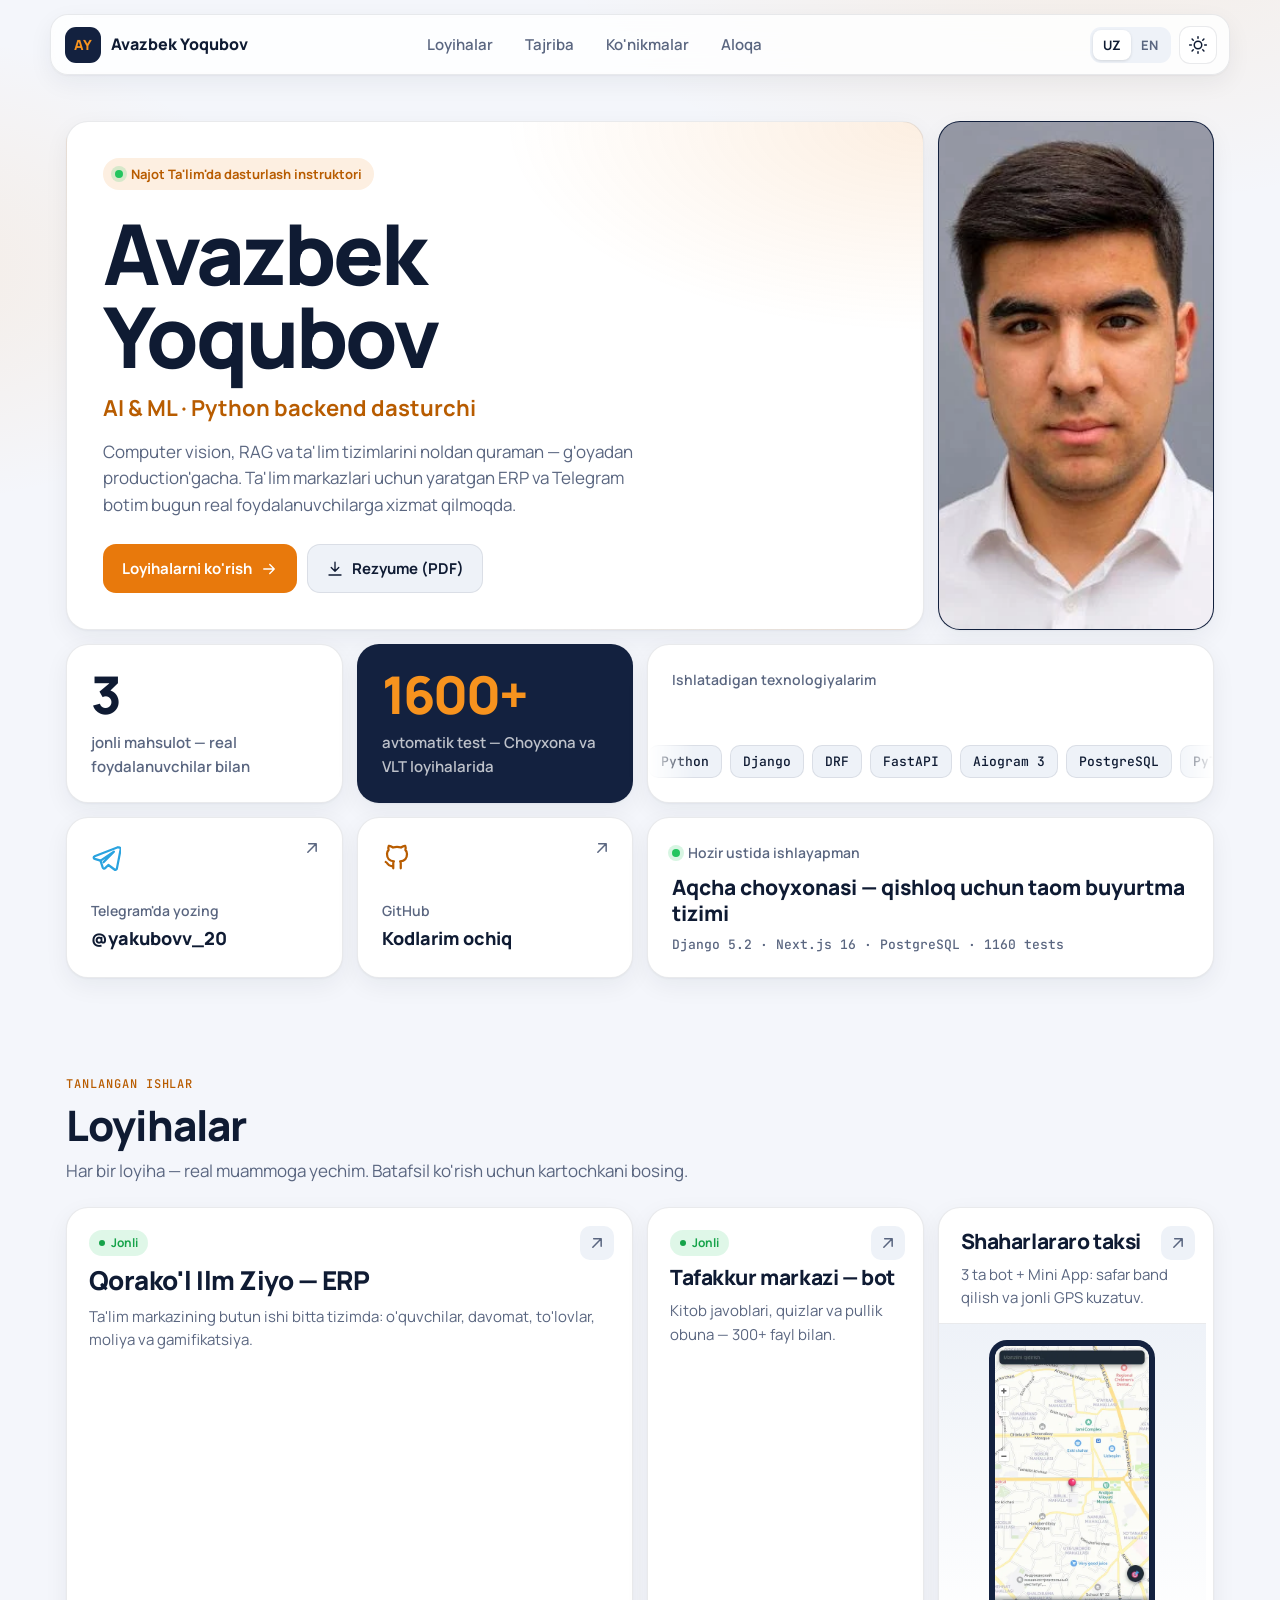
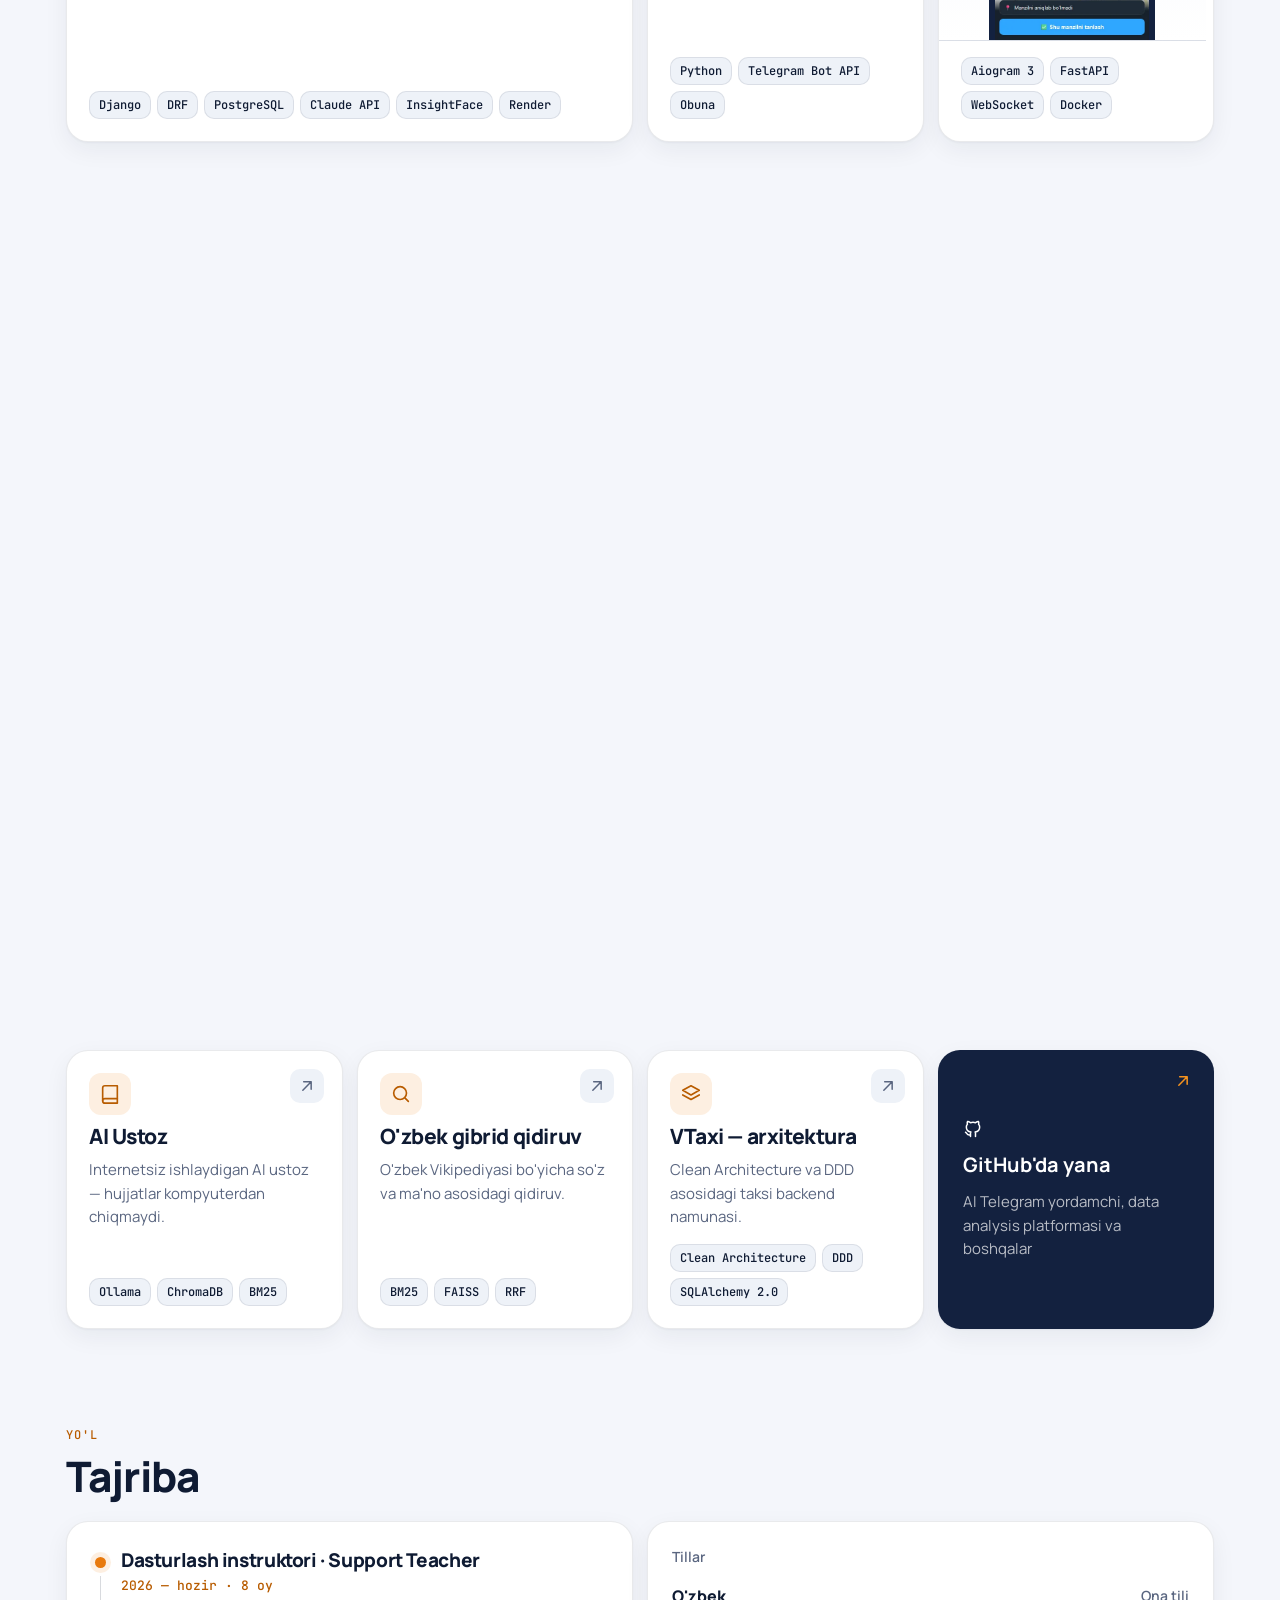
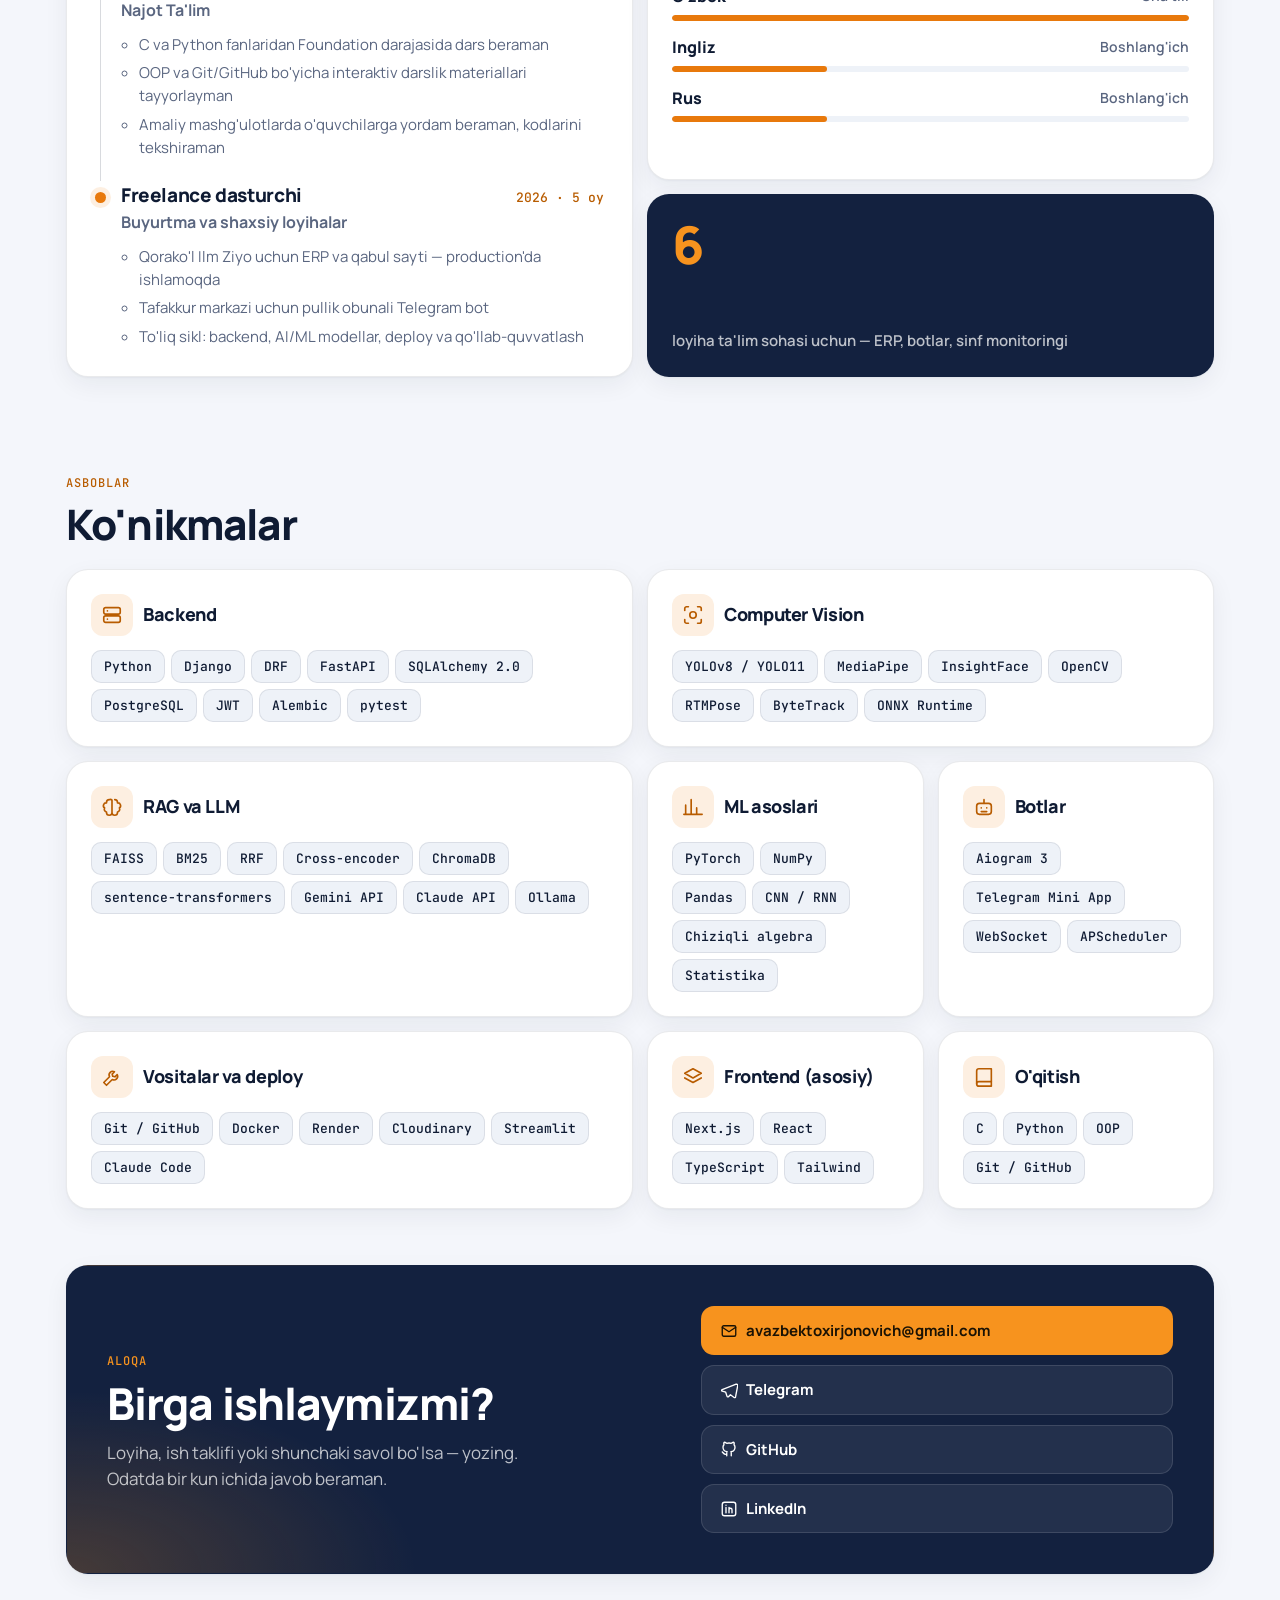
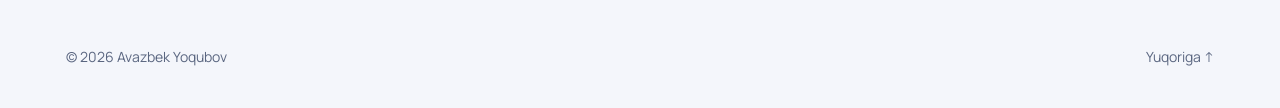
==== index.html @ eaf2e09c "portfolio sayt: birinchi versiya Bento grid, navy + orange, o'zbek/ingliz, qorong'i/och mavzu. 12 ta" ====
<!doctype html>
<html lang="uz">
<head>
  <meta charset="utf-8">
  <meta name="viewport" content="width=device-width, initial-scale=1">
  <title>Avazbek Yoqubov — AI & ML dasturchi</title>
  <meta name="description" content="Avazbek Yoqubov — AI & ML va Python backend dasturchi. Computer vision, RAG, ta'lim tizimlari va Telegram botlar.">
  <meta property="og:title" content="Avazbek Yoqubov — AI & ML dasturchi">
  <meta property="og:description" content="Computer vision, RAG, ta'lim tizimlari va Telegram botlar — g'oyadan production'gacha.">
  <meta property="og:image" content="assets/img/avazbek.webp">
  <meta property="og:type" content="website">
  <meta name="theme-color" content="#0b1220">
  <link rel="icon" href="data:image/svg+xml,%3Csvg xmlns='http://www.w3.org/2000/svg' viewBox='0 0 64 64'%3E%3Crect width='64' height='64' rx='16' fill='%2313213f'/%3E%3Ctext x='32' y='42' font-family='Arial' font-weight='800' font-size='28' text-anchor='middle' fill='%23f7931e'%3EAY%3C/text%3E%3C/svg%3E">
  <link rel="preconnect" href="https://fonts.googleapis.com">
  <link rel="preconnect" href="https://fonts.gstatic.com" crossorigin>
  <link href="https://fonts.googleapis.com/css2?family=Manrope:wght@400;500;600;700;800&family=JetBrains+Mono:wght@500&display=swap" rel="stylesheet">
  <link rel="stylesheet" href="styles.css">
  <script>
    // Mavzuni sahifa chizilishidan oldin qo'yamiz — oq "miltillash" bo'lmasin
    (function () {
      try {
        var t = localStorage.getItem('theme');
        if (t === 'light' || t === 'dark') document.documentElement.dataset.theme = t;
      } catch (e) {}
    })();
  </script>
</head>
<body>
  <a class="skip" href="#main" data-i18n="skip">Asosiy qismga o'tish</a>

  <header class="nav-wrap">
    <nav class="nav" aria-label="Asosiy menyu">
      <a class="brand" href="#top">
        <span class="brand-mark">AY</span>
        <span class="brand-name">Avazbek Yoqubov</span>
      </a>
      <ul class="nav-links">
        <li><a href="#projects" data-i18n="nav.projects">Loyihalar</a></li>
        <li><a href="#experience" data-i18n="nav.experience">Tajriba</a></li>
        <li><a href="#skills" data-i18n="nav.skills">Ko'nikmalar</a></li>
        <li><a href="#contact" data-i18n="nav.contact">Aloqa</a></li>
      </ul>
      <div class="nav-actions">
        <div class="lang" role="group" aria-label="Til / Language">
          <button type="button" data-lang="uz" aria-pressed="true">UZ</button>
          <button type="button" data-lang="en" aria-pressed="false">EN</button>
        </div>
        <button type="button" class="icon-btn" id="themeToggle" aria-label="Mavzuni almashtirish">
          <svg class="i-sun" viewBox="0 0 24 24" aria-hidden="true"><circle cx="12" cy="12" r="4.5"/><path d="M12 2v2M12 20v2M4.9 4.9l1.4 1.4M17.7 17.7l1.4 1.4M2 12h2M20 12h2M4.9 19.1l1.4-1.4M17.7 6.3l1.4-1.4"/></svg>
          <svg class="i-moon" viewBox="0 0 24 24" aria-hidden="true"><path d="M20.5 14.5A8.5 8.5 0 0 1 9.5 3.5a8.5 8.5 0 1 0 11 11z"/></svg>
        </button>
      </div>
    </nav>
  </header>

  <main id="main">
    <!-- ============ HERO BENTO ============ -->
    <section class="section" id="top" aria-label="Men haqimda">
      <div class="bento hero-bento">
        <article class="card intro reveal">
          <span class="pill"><span class="dot"></span><span data-i18n="hero.badge">Najot Ta'lim'da dasturlash instruktori</span></span>
          <h1>Avazbek<br>Yoqubov</h1>
          <p class="role" data-i18n="hero.role">AI & ML · Python backend dasturchi</p>
          <p class="lead" data-i18n="hero.bio">Computer vision, RAG va ta'lim tizimlarini noldan quraman — g'oyadan production'gacha. Ta'lim markazlari uchun yaratgan ERP va Telegram botim bugun real foydalanuvchilarga xizmat qilmoqda.</p>
          <div class="cta-row">
            <a class="btn btn-primary" href="#projects"><span data-i18n="hero.cta1">Loyihalarni ko'rish</span>
              <svg viewBox="0 0 24 24" aria-hidden="true"><path d="M5 12h14M13 6l6 6-6 6"/></svg></a>
            <a class="btn btn-ghost" href="assets/Avazbek_Yoqubov_Rezyume.pdf" download>
              <svg viewBox="0 0 24 24" aria-hidden="true"><path d="M12 3v12M7 10l5 5 5-5M4 20h16"/></svg>
              <span data-i18n="hero.cta2">Rezyume (PDF)</span></a>
          </div>
        </article>

        <figure class="card photo reveal">
          <img src="assets/img/avazbek.webp" width="460" height="460" alt="Avazbek Yoqubov">
        </figure>

        <article class="card stat reveal">
          <span class="stat-num">3</span>
          <p data-i18n="hero.stat1">jonli mahsulot — real foydalanuvchilar bilan</p>
        </article>

        <article class="card stat stat-accent reveal">
          <span class="stat-num">1600+</span>
          <p data-i18n="hero.stat2">avtomatik test — Choyxona va VLT loyihalarida</p>
        </article>

        <article class="card stack-card reveal">
          <p class="card-label" data-i18n="hero.stack">Ishlatadigan texnologiyalarim</p>
          <div class="marquee" aria-hidden="true">
            <div class="marquee-track" id="marquee"></div>
          </div>
        </article>

        <a class="card link-card tg reveal" href="https://t.me/yakubovv_20" target="_blank" rel="noopener">
          <svg class="big-ico" viewBox="0 0 24 24" aria-hidden="true"><path d="M21.5 4.2 2.9 11.4c-1 .4-1 1.8.1 2.1l4.6 1.4 1.8 5.6c.3.8 1.3 1 1.9.4l2.6-2.5 4.9 3.6c.7.5 1.7.1 1.9-.7l3-15.4c.2-1-.8-1.8-1.7-1.5z"/><path d="m7.7 14.9 10.6-7.2-8.3 8.5"/></svg>
          <span class="card-label" data-i18n="hero.tg">Telegram'da yozing</span>
          <strong>@yakubovv_20</strong>
          <svg class="corner" viewBox="0 0 24 24" aria-hidden="true"><path d="M7 17 17 7M8 7h9v9"/></svg>
        </a>

        <a class="card link-card gh reveal" href="https://github.com/avazbektoxirjonovich-commits" target="_blank" rel="noopener">
          <svg class="big-ico" viewBox="0 0 24 24" aria-hidden="true"><path d="M9 19c-4.3 1.4-4.3-2.5-6-3m12 5v-3.5c0-1 .1-1.4-.5-2 2.8-.3 5.5-1.4 5.5-6a4.6 4.6 0 0 0-1.3-3.2 4.2 4.2 0 0 0-.1-3.2s-1.1-.3-3.5 1.3a12.3 12.3 0 0 0-6.2 0C6.5 2.8 5.4 3.1 5.4 3.1a4.2 4.2 0 0 0-.1 3.2A4.6 4.6 0 0 0 4 9.5c0 4.6 2.7 5.7 5.5 6-.6.6-.6 1.2-.5 2V21"/></svg>
          <span class="card-label">GitHub</span>
          <strong data-i18n="hero.gh">Kodlarim ochiq</strong>
          <svg class="corner" viewBox="0 0 24 24" aria-hidden="true"><path d="M7 17 17 7M8 7h9v9"/></svg>
        </a>

        <button type="button" class="card now-card reveal" data-open="choyxona">
          <p class="card-label"><span class="dot"></span> <span data-i18n="hero.now">Hozir ustida ishlayapman</span></p>
          <strong data-i18n="hero.nowTitle">Aqcha choyxonasi — qishloq uchun taom buyurtma tizimi</strong>
          <p class="now-meta">Django 5.2 · Next.js 16 · PostgreSQL · 1160 tests</p>
        </button>
      </div>
    </section>

    <!-- ============ PROJECTS ============ -->
    <section class="section" id="projects">
      <header class="section-head reveal">
        <span class="eyebrow" data-i18n="projects.eyebrow">Tanlangan ishlar</span>
        <h2 data-i18n="projects.title">Loyihalar</h2>
        <p data-i18n="projects.sub">Har bir loyiha — real muammoga yechim. Batafsil ko'rish uchun kartochkani bosing.</p>
      </header>
      <div class="bento projects-bento" id="projectGrid"></div>
    </section>

    <!-- ============ EXPERIENCE ============ -->
    <section class="section" id="experience">
      <header class="section-head reveal">
        <span class="eyebrow" data-i18n="exp.eyebrow">Yo'l</span>
        <h2 data-i18n="exp.title">Tajriba</h2>
      </header>
      <div class="bento exp-bento">
        <article class="card timeline-card reveal">
          <ol class="timeline">
            <li>
              <div class="tl-head">
                <h3 data-i18n="exp.j1.role">Dasturlash instruktori · Support Teacher</h3>
                <span class="tl-time" data-i18n="exp.j1.time">2026 — hozir · 8 oy</span>
              </div>
              <p class="tl-org">Najot Ta'lim</p>
              <ul>
                <li data-i18n="exp.j1.b1">C va Python fanlaridan Foundation darajasida dars beraman</li>
                <li data-i18n="exp.j1.b2">OOP va Git/GitHub bo'yicha interaktiv darslik materiallari tayyorlayman</li>
                <li data-i18n="exp.j1.b3">Amaliy mashg'ulotlarda o'quvchilarga yordam beraman, kodlarini tekshiraman</li>
              </ul>
            </li>
            <li>
              <div class="tl-head">
                <h3 data-i18n="exp.j2.role">Freelance dasturchi</h3>
                <span class="tl-time" data-i18n="exp.j2.time">2026 · 5 oy</span>
              </div>
              <p class="tl-org" data-i18n="exp.j2.org">Buyurtma va shaxsiy loyihalar</p>
              <ul>
                <li data-i18n="exp.j2.b1">Qorako'l Ilm Ziyo uchun ERP va qabul sayti — production'da ishlamoqda</li>
                <li data-i18n="exp.j2.b2">Tafakkur markazi uchun pullik obunali Telegram bot</li>
                <li data-i18n="exp.j2.b3">To'liq sikl: backend, AI/ML modellar, deploy va qo'llab-quvvatlash</li>
              </ul>
            </li>
          </ol>
        </article>

        <article class="card lang-card reveal">
          <p class="card-label" data-i18n="exp.lang">Tillar</p>
          <ul class="langs">
            <li><span data-i18n="exp.l.uz">O'zbek</span><span class="lvl" data-i18n="exp.l.native">Ona tili</span><span class="meter"><i style="--v:100%"></i></span></li>
            <li><span data-i18n="exp.l.en">Ingliz</span><span class="lvl" data-i18n="exp.l.beg">Boshlang'ich</span><span class="meter"><i style="--v:30%"></i></span></li>
            <li><span data-i18n="exp.l.ru">Rus</span><span class="lvl" data-i18n="exp.l.beg">Boshlang'ich</span><span class="meter"><i style="--v:30%"></i></span></li>
          </ul>
        </article>

        <article class="card stat stat-accent reveal">
          <span class="stat-num">6</span>
          <p data-i18n="exp.edu">loyiha ta'lim sohasi uchun — ERP, botlar, sinf monitoringi</p>
        </article>
      </div>
    </section>

    <!-- ============ SKILLS ============ -->
    <section class="section" id="skills">
      <header class="section-head reveal">
        <span class="eyebrow" data-i18n="skills.eyebrow">Asboblar</span>
        <h2 data-i18n="skills.title">Ko'nikmalar</h2>
      </header>
      <div class="bento skills-bento" id="skillsGrid"></div>
    </section>

    <!-- ============ CONTACT ============ -->
    <section class="section" id="contact">
      <div class="card contact-card reveal">
        <div>
          <span class="eyebrow" data-i18n="contact.eyebrow">Aloqa</span>
          <h2 data-i18n="contact.title">Birga ishlaymizmi?</h2>
          <p data-i18n="contact.sub">Loyiha, ish taklifi yoki shunchaki savol bo'lsa — yozing. Odatda bir kun ichida javob beraman.</p>
        </div>
        <div class="contact-links">
          <a class="btn btn-primary" href="mailto:avazbektoxirjonovich@gmail.com">
            <svg viewBox="0 0 24 24" aria-hidden="true"><rect x="3" y="5" width="18" height="14" rx="2"/><path d="m3 7 9 6 9-6"/></svg>
            avazbektoxirjonovich@gmail.com</a>
          <a class="btn btn-ghost" href="https://t.me/yakubovv_20" target="_blank" rel="noopener">
            <svg viewBox="0 0 24 24" aria-hidden="true"><path d="M21.5 4.2 2.9 11.4c-1 .4-1 1.8.1 2.1l4.6 1.4 1.8 5.6c.3.8 1.3 1 1.9.4l2.6-2.5 4.9 3.6c.7.5 1.7.1 1.9-.7l3-15.4c.2-1-.8-1.8-1.7-1.5z"/></svg>
            Telegram</a>
          <a class="btn btn-ghost" href="https://github.com/avazbektoxirjonovich-commits" target="_blank" rel="noopener">
            <svg viewBox="0 0 24 24" aria-hidden="true"><path d="M9 19c-4.3 1.4-4.3-2.5-6-3m12 5v-3.5c0-1 .1-1.4-.5-2 2.8-.3 5.5-1.4 5.5-6a4.6 4.6 0 0 0-1.3-3.2 4.2 4.2 0 0 0-.1-3.2s-1.1-.3-3.5 1.3a12.3 12.3 0 0 0-6.2 0C6.5 2.8 5.4 3.1 5.4 3.1a4.2 4.2 0 0 0-.1 3.2A4.6 4.6 0 0 0 4 9.5c0 4.6 2.7 5.7 5.5 6-.6.6-.6 1.2-.5 2V21"/></svg>
            GitHub</a>
          <a class="btn btn-ghost" href="https://linkedin.com/in/avazbek-yoqubov" target="_blank" rel="noopener">
            <svg viewBox="0 0 24 24" aria-hidden="true"><rect x="3" y="3" width="18" height="18" rx="3"/><path d="M8 10v7M8 7v.01M12 17v-4a2 2 0 0 1 4 0v4M12 10v7"/></svg>
            LinkedIn</a>
        </div>
      </div>
    </section>
  </main>

  <footer class="footer">
    <p>© 2026 Avazbek Yoqubov</p>
    <a href="#top" data-i18n="footer.top">Yuqoriga ↑</a>
  </footer>

  <!-- Loyiha tafsilotlari -->
  <dialog id="projectModal" class="modal" aria-labelledby="modalTitle">
    <div class="modal-inner">
      <button type="button" class="icon-btn modal-close" id="modalClose" aria-label="Yopish">
        <svg viewBox="0 0 24 24" aria-hidden="true"><path d="M6 6l12 12M18 6 6 18"/></svg>
      </button>
      <div id="modalBody"></div>
    </div>
  </dialog>

  <script src="main.js"></script>
</body>
</html>
---- styles.css ----
/* ============ Tokenlar ============ */
:root {
  --bg: #f4f6fb;
  --bg-glow: rgba(247, 147, 30, 0.10);
  --surface: #ffffff;
  --surface-2: #eef2f8;
  --border: rgba(15, 27, 51, 0.09);
  --border-strong: rgba(15, 27, 51, 0.16);
  --text: #0f1b33;
  --muted: #5a6680;
  --navy: #13213f;
  --accent: #e8790c;
  --accent-ink: #b85c00;
  --accent-soft: rgba(232, 121, 12, 0.12);
  --on-accent: #ffffff;
  --shadow: 0 1px 2px rgba(15, 27, 51, 0.04), 0 8px 24px rgba(15, 27, 51, 0.06);
  --shadow-hover: 0 2px 4px rgba(15, 27, 51, 0.06), 0 18px 40px rgba(15, 27, 51, 0.10);
  --radius: 22px;
  --radius-sm: 12px;
  --gap: 14px;
  --font: "Manrope", system-ui, -apple-system, "Segoe UI", sans-serif;
  --mono: "JetBrains Mono", ui-monospace, Consolas, monospace;
  color-scheme: light;
}

@media (prefers-color-scheme: dark) {
  :root:not([data-theme="light"]) {
    --bg: #0a1120;
    --bg-glow: rgba(247, 147, 30, 0.08);
    --surface: #111b2f;
    --surface-2: #17233b;
    --border: rgba(255, 255, 255, 0.07);
    --border-strong: rgba(255, 255, 255, 0.14);
    --text: #e9eef7;
    --muted: #94a1b8;
    --navy: #1a2b52;
    --accent: #f7931e;
    --accent-ink: #ffad4d;
    --accent-soft: rgba(247, 147, 30, 0.14);
    --on-accent: #1a1204;
    --shadow: 0 1px 0 rgba(255, 255, 255, 0.03) inset;
    --shadow-hover: 0 1px 0 rgba(255, 255, 255, 0.05) inset, 0 20px 40px rgba(0, 0, 0, 0.35);
    color-scheme: dark;
  }
}

:root[data-theme="dark"] {
  --bg: #0a1120;
  --bg-glow: rgba(247, 147, 30, 0.08);
  --surface: #111b2f;
  --surface-2: #17233b;
  --border: rgba(255, 255, 255, 0.07);
  --border-strong: rgba(255, 255, 255, 0.14);
  --text: #e9eef7;
  --muted: #94a1b8;
  --navy: #1a2b52;
  --accent: #f7931e;
  --accent-ink: #ffad4d;
  --accent-soft: rgba(247, 147, 30, 0.14);
  --on-accent: #1a1204;
  --shadow: 0 1px 0 rgba(255, 255, 255, 0.03) inset;
  --shadow-hover: 0 1px 0 rgba(255, 255, 255, 0.05) inset, 0 20px 40px rgba(0, 0, 0, 0.35);
  color-scheme: dark;
}

/* ============ Asos ============ */
*, *::before, *::after { box-sizing: border-box; }
html { scroll-behavior: smooth; scroll-padding-top: 96px; }
body {
  margin: 0;
  font-family: var(--font);
  font-size: 16px;
  line-height: 1.55;
  color: var(--text);
  background:
    radial-gradient(900px 500px at 85% -10%, var(--bg-glow), transparent 60%),
    radial-gradient(700px 400px at -10% 30%, var(--bg-glow), transparent 60%),
    var(--bg);
  background-attachment: fixed;
  -webkit-font-smoothing: antialiased;
}
img { max-width: 100%; display: block; }
a { color: inherit; text-decoration: none; }
h1, h2, h3 { margin: 0; line-height: 1.1; letter-spacing: -0.02em; }
p { margin: 0; }
svg { width: 20px; height: 20px; fill: none; stroke: currentColor; stroke-width: 1.8; stroke-linecap: round; stroke-linejoin: round; flex-shrink: 0; }
:focus-visible { outline: 2px solid var(--accent); outline-offset: 3px; border-radius: 8px; }

.skip {
  position: absolute; left: 16px; top: -60px; z-index: 100;
  background: var(--accent); color: var(--on-accent); padding: 10px 14px; border-radius: 10px; font-weight: 700;
}
.skip:focus { top: 12px; }

/* ============ Navigatsiya ============ */
.nav-wrap { position: sticky; top: 0; z-index: 50; padding: 14px 16px 0; }
.nav {
  max-width: 1180px; margin: 0 auto;
  display: flex; align-items: center; gap: 16px;
  padding: 10px 12px 10px 14px;
  background: color-mix(in srgb, var(--surface) 82%, transparent);
  backdrop-filter: blur(14px); -webkit-backdrop-filter: blur(14px);
  border: 1px solid var(--border); border-radius: 18px; box-shadow: var(--shadow);
}
.brand { display: flex; align-items: center; gap: 10px; font-weight: 800; }
.brand-mark {
  display: grid; place-items: center; width: 36px; height: 36px; border-radius: 11px;
  background: var(--navy); color: #f7931e; font-size: 14px; letter-spacing: 0.02em;
}
.nav-links { display: flex; gap: 4px; list-style: none; margin: 0 auto; padding: 0; }
.nav-links a { display: block; padding: 8px 14px; border-radius: 10px; font-weight: 600; font-size: 15px; color: var(--muted); transition: color .2s, background .2s; }
.nav-links a:hover { color: var(--text); background: var(--surface-2); }
.nav-actions { display: flex; align-items: center; gap: 8px; margin-left: auto; }
.lang { display: flex; padding: 3px; background: var(--surface-2); border-radius: 11px; }
.lang button {
  border: 0; background: transparent; color: var(--muted); font: 700 13px var(--font);
  padding: 6px 10px; border-radius: 8px; cursor: pointer;
}
.lang button[aria-pressed="true"] { background: var(--surface); color: var(--text); box-shadow: 0 1px 3px rgba(0,0,0,.12); }
.icon-btn {
  display: grid; place-items: center; width: 38px; height: 38px; border-radius: 11px;
  border: 1px solid var(--border); background: var(--surface); color: var(--text); cursor: pointer;
}
.icon-btn:hover { border-color: var(--border-strong); }
.i-moon { display: none; }
:root[data-theme="dark"] .i-sun { display: none; }
:root[data-theme="dark"] .i-moon { display: block; }
@media (prefers-color-scheme: dark) {
  :root:not([data-theme="light"]) .i-sun { display: none; }
  :root:not([data-theme="light"]) .i-moon { display: block; }
}

/* ============ Bo'limlar ============ */
main { max-width: 1180px; margin: 0 auto; padding: 0 16px; }
.section { padding: 28px 0; }
.section-head { margin: 36px 0 22px; max-width: 640px; }
.section-head h2 { font-size: clamp(30px, 4vw, 42px); font-weight: 800; }
.section-head p { margin-top: 10px; color: var(--muted); font-size: 17px; }
.eyebrow {
  display: inline-block; margin-bottom: 10px;
  font: 500 12px var(--mono); letter-spacing: 0.08em; text-transform: uppercase; color: var(--accent-ink);
}

/* ============ Bento ============ */
.bento { display: grid; gap: var(--gap); grid-template-columns: repeat(4, minmax(0, 1fr)); grid-auto-flow: dense; }
.card {
  position: relative; overflow: hidden;
  background: var(--surface); border: 1px solid var(--border); border-radius: var(--radius);
  padding: 24px; box-shadow: var(--shadow);
  transition: transform .25s ease, box-shadow .25s ease, border-color .25s ease;
}
a.card:hover, button.card:hover, .card.is-link:hover {
  transform: translateY(-3px); box-shadow: var(--shadow-hover);
  border-color: color-mix(in srgb, var(--accent) 45%, var(--border));
}
.card-label { font-size: 14px; font-weight: 600; color: var(--muted); }

/* --- Hero --- */
.hero-bento { grid-template-rows: auto auto auto; padding-top: 18px; }
.intro { grid-column: span 3; grid-row: span 2; padding: 36px; display: flex; flex-direction: column; justify-content: center; gap: 0;
  background:
    radial-gradient(600px 300px at 100% 0%, var(--accent-soft), transparent 70%),
    var(--surface);
}
.pill {
  align-self: flex-start; display: inline-flex; align-items: center; gap: 8px;
  padding: 6px 12px; border-radius: 999px; background: var(--accent-soft); color: var(--accent-ink);
  font-size: 13px; font-weight: 700;
}
.dot { width: 8px; height: 8px; border-radius: 50%; background: #22c55e; box-shadow: 0 0 0 4px rgba(34, 197, 94, .18); }
.intro h1 { margin-top: 22px; font-size: clamp(44px, 7vw, 84px); font-weight: 800; letter-spacing: -0.035em; line-height: 0.98; }
.role { margin-top: 14px; font-size: clamp(18px, 2.2vw, 22px); font-weight: 700; color: var(--accent-ink); }
.lead { margin-top: 14px; max-width: 560px; color: var(--muted); font-size: 17px; }
.cta-row { display: flex; flex-wrap: wrap; gap: 10px; margin-top: 26px; }

.btn {
  display: inline-flex; align-items: center; gap: 8px;
  padding: 12px 18px; border-radius: 13px; font-weight: 700; font-size: 15px;
  border: 1px solid transparent; transition: transform .2s, background .2s, border-color .2s;
}
.btn svg { width: 18px; height: 18px; }
.btn-primary { background: var(--accent); color: var(--on-accent); }
.btn-primary:hover { transform: translateY(-1px); filter: brightness(1.05); }
.btn-ghost { background: var(--surface-2); border-color: var(--border); color: var(--text); }
.btn-ghost:hover { border-color: var(--border-strong); }

.photo { grid-column: span 1; grid-row: span 2; padding: 0; margin: 0; min-height: 300px; background: var(--navy); }
.photo img { width: 100%; height: 100%; object-fit: cover; object-position: center 30%; }

.stat { display: flex; flex-direction: column; justify-content: space-between; gap: 10px; min-height: 150px; }
.stat-num { font-size: 52px; font-weight: 800; letter-spacing: -0.04em; line-height: 1; }
.stat p { color: var(--muted); font-weight: 600; font-size: 15px; }
.stat-accent { background: var(--navy); border-color: transparent; color: #fff; }
.stat-accent .stat-num { color: #f7931e; }
.stat-accent p { color: rgba(255, 255, 255, .72); }

.stack-card { grid-column: span 2; display: flex; flex-direction: column; justify-content: space-between; gap: 18px; padding-left: 0; padding-right: 0; }
.stack-card .card-label { padding: 0 24px; }
.marquee { overflow: hidden; mask-image: linear-gradient(90deg, transparent, #000 8%, #000 92%, transparent); -webkit-mask-image: linear-gradient(90deg, transparent, #000 8%, #000 92%, transparent); }
.marquee-track { display: flex; gap: 8px; width: max-content; animation: scroll 40s linear infinite; }
.marquee:hover .marquee-track { animation-play-state: paused; }
@keyframes scroll { to { transform: translateX(-50%); } }
.chip {
  display: inline-flex; align-items: center; padding: 7px 12px; border-radius: 10px;
  background: var(--surface-2); border: 1px solid var(--border);
  font: 500 13px var(--mono); color: var(--text); white-space: nowrap;
}

.link-card { display: flex; flex-direction: column; justify-content: flex-end; gap: 4px; min-height: 150px; }
.link-card strong { font-size: 18px; font-weight: 800; }
.link-card .big-ico { width: 30px; height: 30px; margin-bottom: auto; color: var(--accent-ink); }
.link-card .corner { position: absolute; top: 20px; right: 20px; color: var(--muted); transition: transform .25s, color .25s; }
.link-card:hover .corner { transform: translate(2px, -2px); color: var(--accent-ink); }
.tg .big-ico { color: #2aa3df; }

.now-card {
  grid-column: span 2; display: flex; flex-direction: column; justify-content: space-between; gap: 10px;
  text-align: left; font: inherit; color: inherit; cursor: pointer;
}
.now-card:hover { transform: translateY(-3px); box-shadow: var(--shadow-hover); border-color: color-mix(in srgb, var(--accent) 45%, var(--border)); }
.now-card .card-label { display: flex; align-items: center; gap: 8px; }
.now-card strong { font-size: 21px; font-weight: 800; line-height: 1.25; }
.now-meta { font: 500 13px var(--mono); color: var(--muted); }

/* --- Loyihalar --- */
.projects-bento { grid-auto-rows: minmax(220px, auto); }
.project {
  display: flex; flex-direction: column; gap: 10px; text-align: left; cursor: pointer;
  font: inherit; color: inherit; padding: 22px;
}
.project.xl { grid-column: span 2; grid-row: span 2; }
.project.tall { grid-column: span 1; grid-row: span 2; }
.project.wide { grid-column: span 2; }
.project-top { display: flex; align-items: center; gap: 8px; flex-wrap: wrap; }
.badge {
  display: inline-flex; align-items: center; gap: 6px; padding: 4px 10px; border-radius: 999px;
  font-size: 12px; font-weight: 700; background: var(--surface-2); color: var(--muted);
}
.badge.live { background: rgba(34, 197, 94, .14); color: #16a34a; }
.badge.live::before { content: ""; width: 6px; height: 6px; border-radius: 50%; background: currentColor; }
.badge.private { background: var(--accent-soft); color: var(--accent-ink); }
.project h3 { font-size: 21px; font-weight: 800; }
.project.xl h3 { font-size: 26px; }
.project .summary { color: var(--muted); font-size: 15px; }
.project .tags { display: flex; flex-wrap: wrap; gap: 6px; margin-top: auto; padding-top: 6px; }
.project .tags .chip { font-size: 12px; padding: 5px 9px; }
.project .more {
  position: absolute; top: 18px; right: 18px; display: grid; place-items: center;
  width: 34px; height: 34px; border-radius: 10px; background: var(--surface-2); color: var(--muted);
  transition: background .2s, color .2s, transform .25s;
}
.project:hover .more { background: var(--accent); color: var(--on-accent); transform: rotate(-45deg); }

.shot {
  position: relative; margin: 4px -22px 0; flex: 1; min-height: 150px; overflow: hidden;
  border-top: 1px solid var(--border); border-bottom: 1px solid var(--border); background: var(--surface-2);
}
.shot img { position: absolute; inset: 0; width: 100%; height: 100%; object-fit: cover; object-position: top center; transition: transform .6s ease; }
.project:hover .shot img { transform: scale(1.03); }
.project.tall .shot { margin-bottom: 0; }
.shot.phone { display: grid; place-items: center; padding: 16px 0 0; background: linear-gradient(180deg, var(--surface-2), var(--surface)); }
.shot.phone img { position: static; width: 62%; height: auto; max-height: 100%; border-radius: 18px 18px 0 0; border: 6px solid var(--navy); border-bottom: 0; object-fit: cover; }

.small-ico {
  display: grid; place-items: center; width: 42px; height: 42px; border-radius: 12px;
  background: var(--accent-soft); color: var(--accent-ink);
}
.small-ico svg { width: 22px; height: 22px; }

/* Pipeline vizual (rasmsiz loyihalar uchun) */
.pipeline { display: flex; flex-wrap: wrap; align-items: center; gap: 6px; margin-top: 4px; }
.pipeline .node {
  padding: 6px 10px; border-radius: 9px; font: 500 12px var(--mono);
  background: var(--surface-2); border: 1px solid var(--border);
}
.pipeline .node.hl { background: var(--accent-soft); border-color: transparent; color: var(--accent-ink); }
.pipeline .arrow { color: var(--muted); font-size: 12px; }

/* Choyxona: vaqt vizuali */
.timing { display: grid; gap: 10px; margin: 6px 0 4px; }
.timing-row { display: grid; grid-template-columns: 64px 1fr; align-items: center; gap: 12px; }
.timing-row time { font: 500 18px var(--mono); font-weight: 500; }
.timing-bar { height: 38px; border-radius: 11px; display: flex; align-items: center; padding: 0 14px; font-size: 14px; font-weight: 700; }
.timing-bar.cook { background: var(--accent-soft); color: var(--accent-ink); width: 78%; }
.timing-bar.ready { background: rgba(34, 197, 94, .14); color: #16a34a; width: 100%; }
.timing-bar.order { background: var(--surface-2); color: var(--muted); width: 56%; }

.mini-stats { display: grid; grid-template-columns: repeat(3, 1fr); gap: 10px; margin-top: 8px; }
.mini-stats div { padding: 14px; border-radius: 14px; background: var(--surface-2); display: grid; gap: 2px; }
.mini-stats b { font-size: 26px; font-weight: 800; letter-spacing: -0.03em; line-height: 1.1; }
.mini-stats span { font-size: 13px; color: var(--muted); font-weight: 600; }

.more-card { display: flex; flex-direction: column; justify-content: center; align-items: flex-start; gap: 10px; background: var(--navy); color: #fff; border-color: transparent; }
.more-card p { color: rgba(255,255,255,.7); font-size: 15px; }
.more-card strong { font-size: 20px; }
.more-card .corner { position: absolute; top: 20px; right: 20px; color: #f7931e; }

/* --- Tajriba --- */
.timeline-card { grid-column: span 2; grid-row: span 2; padding: 28px; }
.timeline { list-style: none; margin: 0; padding: 0; display: grid; gap: 26px; }
.timeline > li { position: relative; padding-left: 26px; }
.timeline > li::before {
  content: ""; position: absolute; left: 0; top: 7px; width: 11px; height: 11px; border-radius: 50%;
  background: var(--accent); box-shadow: 0 0 0 5px var(--accent-soft);
}
.timeline > li:not(:last-child)::after {
  content: ""; position: absolute; left: 5px; top: 26px; bottom: -22px; width: 1px; background: var(--border-strong);
}
.tl-head { display: flex; flex-wrap: wrap; justify-content: space-between; gap: 6px 14px; align-items: baseline; }
.tl-head h3 { font-size: 19px; font-weight: 800; }
.tl-time { font: 500 13px var(--mono); color: var(--accent-ink); }
.tl-org { margin-top: 4px; font-weight: 700; color: var(--muted); }
.timeline ul { margin: 10px 0 0; padding-left: 18px; color: var(--muted); display: grid; gap: 5px; font-size: 15px; }

.lang-card { grid-column: span 2; }
.langs { list-style: none; padding: 0; margin: 16px 0 0; display: grid; gap: 14px; }
.langs li { display: grid; grid-template-columns: 90px 1fr; grid-template-rows: auto auto; column-gap: 12px; row-gap: 6px; align-items: center; }
.langs li > span:first-child { font-weight: 800; }
.langs .lvl { color: var(--muted); font-size: 14px; font-weight: 600; text-align: right; }
.langs .meter { grid-column: 1 / -1; height: 6px; border-radius: 999px; background: var(--surface-2); overflow: hidden; }
.langs .meter i { display: block; height: 100%; width: var(--v); background: var(--accent); border-radius: inherit; }
.exp-bento .stat { grid-column: span 2; }

/* --- Ko'nikmalar --- */
.skill { display: flex; flex-direction: column; gap: 14px; }
.skill.wide { grid-column: span 2; }
.skill h3 { font-size: 18px; font-weight: 800; display: flex; align-items: center; gap: 10px; }
.skill .chips { display: flex; flex-wrap: wrap; gap: 6px; }

/* --- Aloqa --- */
.contact-card {
  display: grid; grid-template-columns: 1.2fr 1fr; gap: 28px; align-items: center; padding: 40px;
  background:
    radial-gradient(500px 260px at 0% 100%, rgba(247, 147, 30, .22), transparent 70%),
    var(--navy);
  color: #fff; border-color: transparent;
}
.contact-card h2 { font-size: clamp(30px, 4vw, 44px); font-weight: 800; }
.contact-card p { margin-top: 12px; color: rgba(255, 255, 255, .72); font-size: 17px; max-width: 460px; }
.contact-card .eyebrow { color: #f7931e; }
.contact-links { display: grid; gap: 10px; }
.contact-links .btn { justify-content: flex-start; word-break: break-all; }
.contact-card .btn-primary { background: #f7931e; color: #1a1204; }
.contact-card .btn-ghost { background: rgba(255, 255, 255, .07); border-color: rgba(255, 255, 255, .12); color: #fff; }
.contact-card .btn-ghost:hover { border-color: rgba(255, 255, 255, .3); }

.footer {
  max-width: 1180px; margin: 20px auto 0; padding: 24px 16px 40px;
  display: flex; justify-content: space-between; color: var(--muted); font-size: 14px;
}
.footer a:hover { color: var(--text); }

/* ============ Modal ============ */
.modal {
  width: min(860px, calc(100vw - 32px)); max-height: calc(100vh - 48px); padding: 0;
  border: 1px solid var(--border); border-radius: 24px; background: var(--surface); color: var(--text);
  box-shadow: 0 30px 80px rgba(0, 0, 0, .35);
}
.modal::backdrop { background: rgba(6, 10, 20, .6); backdrop-filter: blur(4px); }
.modal[open] { animation: pop .25s ease; }
@keyframes pop { from { opacity: 0; transform: translateY(12px) scale(.98); } }
.modal-inner { position: relative; padding: 32px; }
.modal-close { position: absolute; top: 18px; right: 18px; z-index: 2; }
.m-top { display: flex; gap: 8px; flex-wrap: wrap; margin-bottom: 12px; padding-right: 48px; }
.modal h2 { font-size: clamp(24px, 3.5vw, 34px); font-weight: 800; padding-right: 48px; }
.m-grid { display: grid; grid-template-columns: 1fr 1fr; gap: 14px; margin-top: 22px; }
.m-box { padding: 18px; border-radius: 16px; background: var(--surface-2); }
.m-box h4 { margin: 0 0 6px; font: 500 12px var(--mono); letter-spacing: .08em; text-transform: uppercase; color: var(--muted); }
.m-box.solution h4 { color: var(--accent-ink); }
.m-box p { font-size: 15px; }
.m-features { margin: 22px 0 0; padding: 0; list-style: none; display: grid; gap: 8px; }
.m-features li { display: flex; gap: 10px; font-size: 15px; }
.m-features li::before { content: ""; flex-shrink: 0; width: 7px; height: 7px; margin-top: 8px; border-radius: 2px; background: var(--accent); }
.m-section-title { margin: 24px 0 10px; font: 500 12px var(--mono); letter-spacing: .08em; text-transform: uppercase; color: var(--muted); }
.m-gallery { display: grid; grid-template-columns: repeat(auto-fill, minmax(220px, 1fr)); gap: 10px; }
.m-gallery img { width: 100%; border-radius: 12px; border: 1px solid var(--border); background: var(--surface-2); }
.m-gallery img.phone-shot { max-height: 380px; width: auto; justify-self: center; }
.m-links { display: flex; flex-wrap: wrap; gap: 10px; margin-top: 24px; }
.m-note { margin-top: 14px; color: var(--muted); font-size: 14px; }

/* ============ Animatsiya ============ */
.reveal { opacity: 0; transform: translateY(14px); transition: opacity .6s ease, transform .6s ease; }
.reveal.in { opacity: 1; transform: none; }
.no-js .reveal { opacity: 1; transform: none; }

@media (prefers-reduced-motion: reduce) {
  html { scroll-behavior: auto; }
  .reveal { opacity: 1; transform: none; transition: none; }
  .marquee-track { animation: none; flex-wrap: wrap; width: auto; padding: 0 24px; }
  .marquee-track .dup { display: none; }
  .marquee { mask-image: none; -webkit-mask-image: none; }
  .card, .shot img, .project .more { transition: none; }
}

/* ============ Moslashuvchanlik ============ */
@media (max-width: 1020px) {
  .nav-links { display: none; }
  .bento { grid-template-columns: repeat(2, minmax(0, 1fr)); }
  .intro { grid-column: span 2; grid-row: auto; }
  .photo { grid-column: span 1; grid-row: span 2; }
  .stack-card { grid-column: span 2; }
  .project.xl, .project.wide { grid-column: span 2; }
  .project.xl { grid-row: span 2; }
  .timeline-card, .lang-card, .exp-bento .stat { grid-column: span 2; grid-row: auto; }
}

@media (max-width: 640px) {
  :root { --gap: 12px; --radius: 18px; }
  .brand-name { display: none; }
  .bento { grid-template-columns: minmax(0, 1fr); }
  .intro, .photo, .stack-card, .project.xl, .project.tall, .project.wide,
  .timeline-card, .lang-card, .exp-bento .stat, .skill.wide, .now-card { grid-column: auto; grid-row: auto; }
  .hero-bento { grid-template-columns: repeat(2, minmax(0, 1fr)); }
  .hero-bento .intro, .hero-bento .photo, .hero-bento .stack-card, .hero-bento .now-card { grid-column: span 2; }
  .hero-bento .stat, .hero-bento .link-card { min-height: 0; padding: 18px; }
  .hero-bento .stat-num { font-size: 40px; }
  .hero-bento .stat p { font-size: 13px; }
  .hero-bento .link-card strong { font-size: 15px; word-break: break-all; }
  .intro { padding: 26px 22px; }
  .photo { min-height: 0; aspect-ratio: 1 / 1; }
  .project.tall .shot.phone { max-height: 420px; }
  .shot { min-height: 190px; }
  .contact-card { grid-template-columns: 1fr; padding: 28px 22px; }
  .modal-inner { padding: 24px 18px; }
  .m-grid { grid-template-columns: 1fr; }
  .footer { flex-direction: column; gap: 8px; }
}
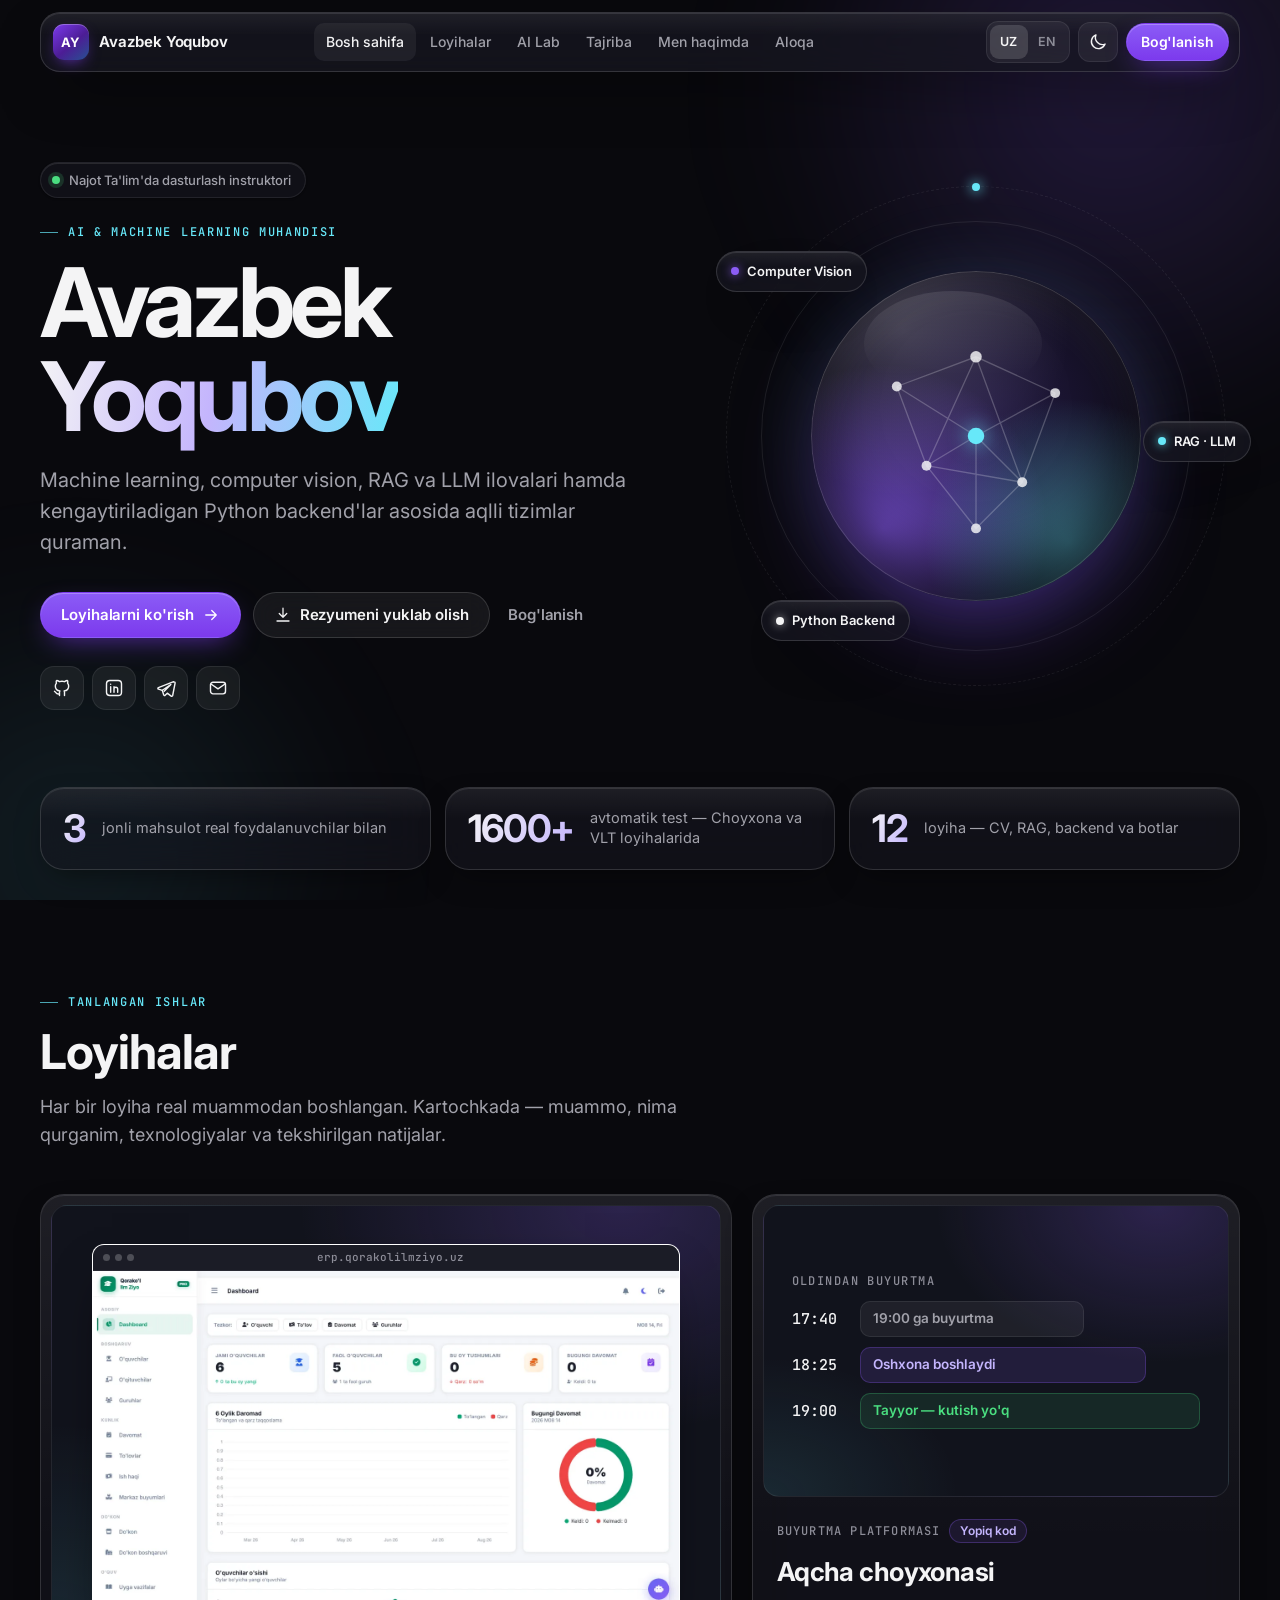
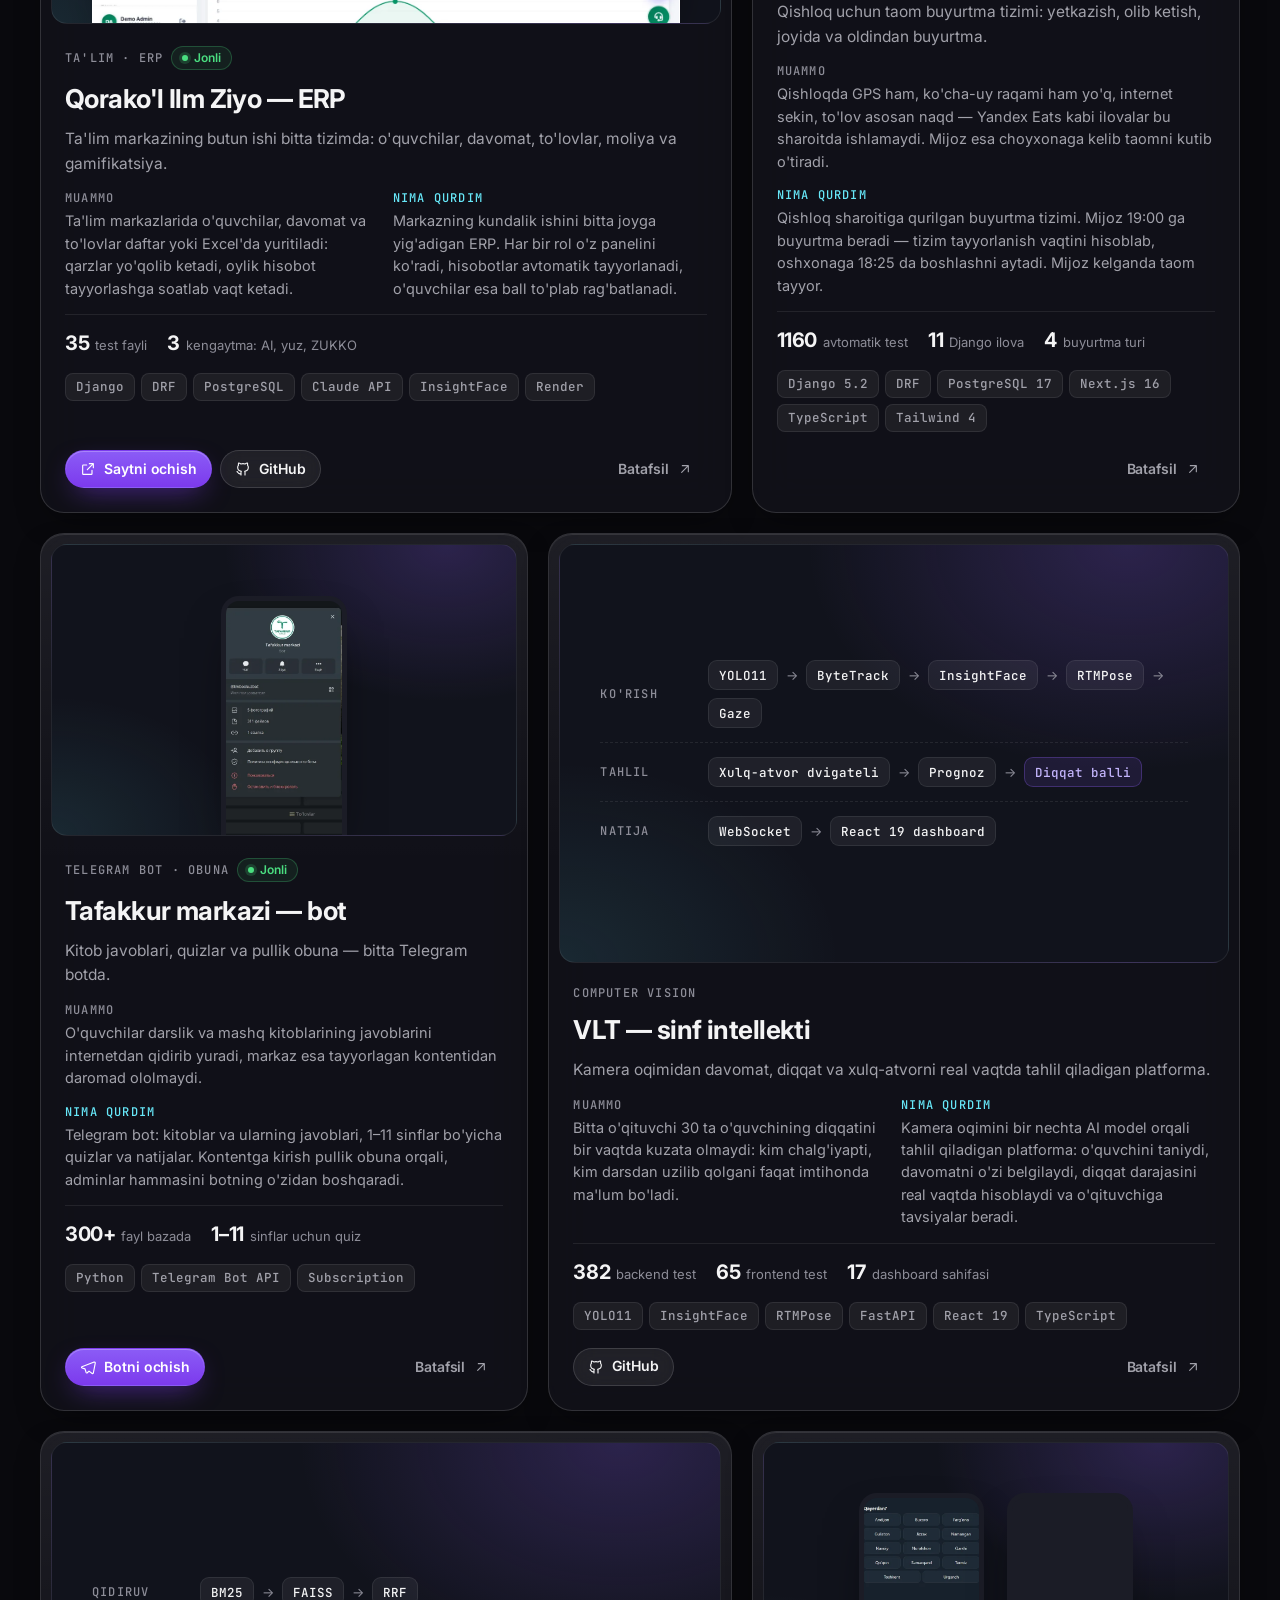
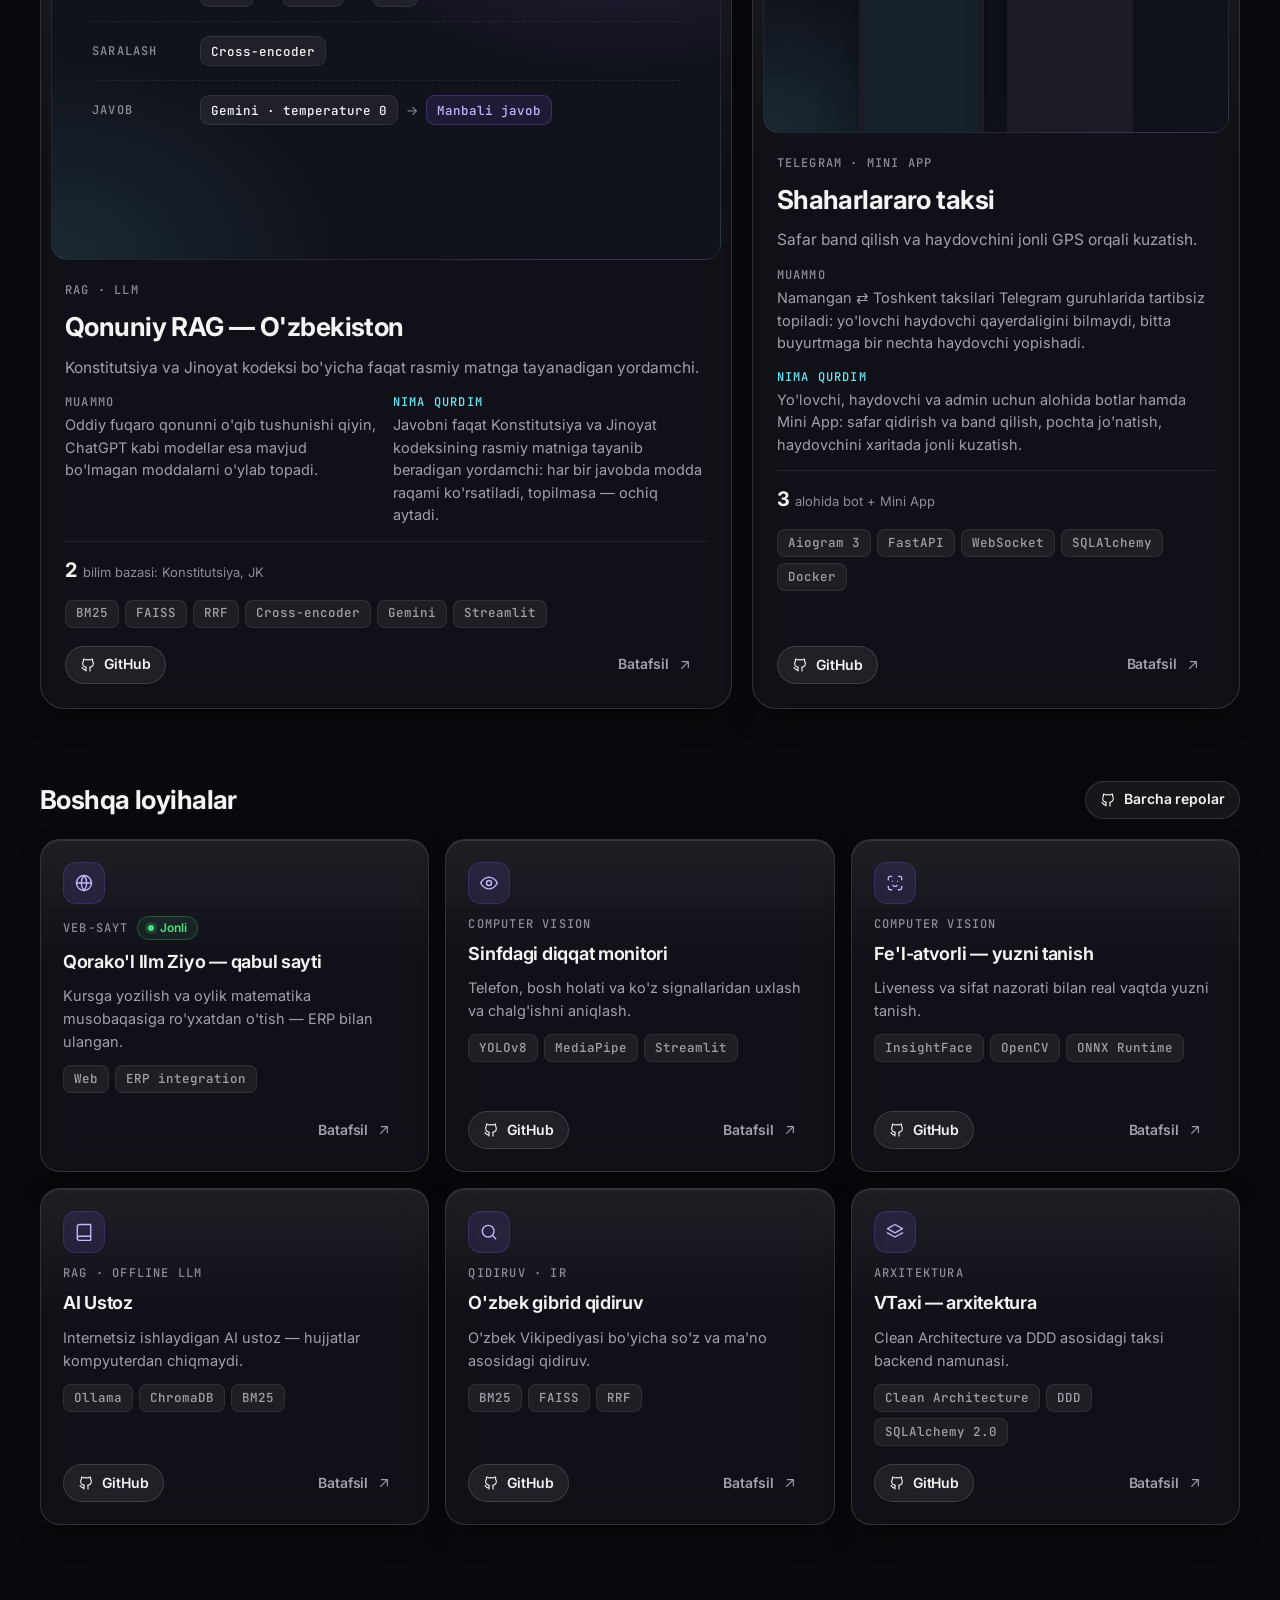
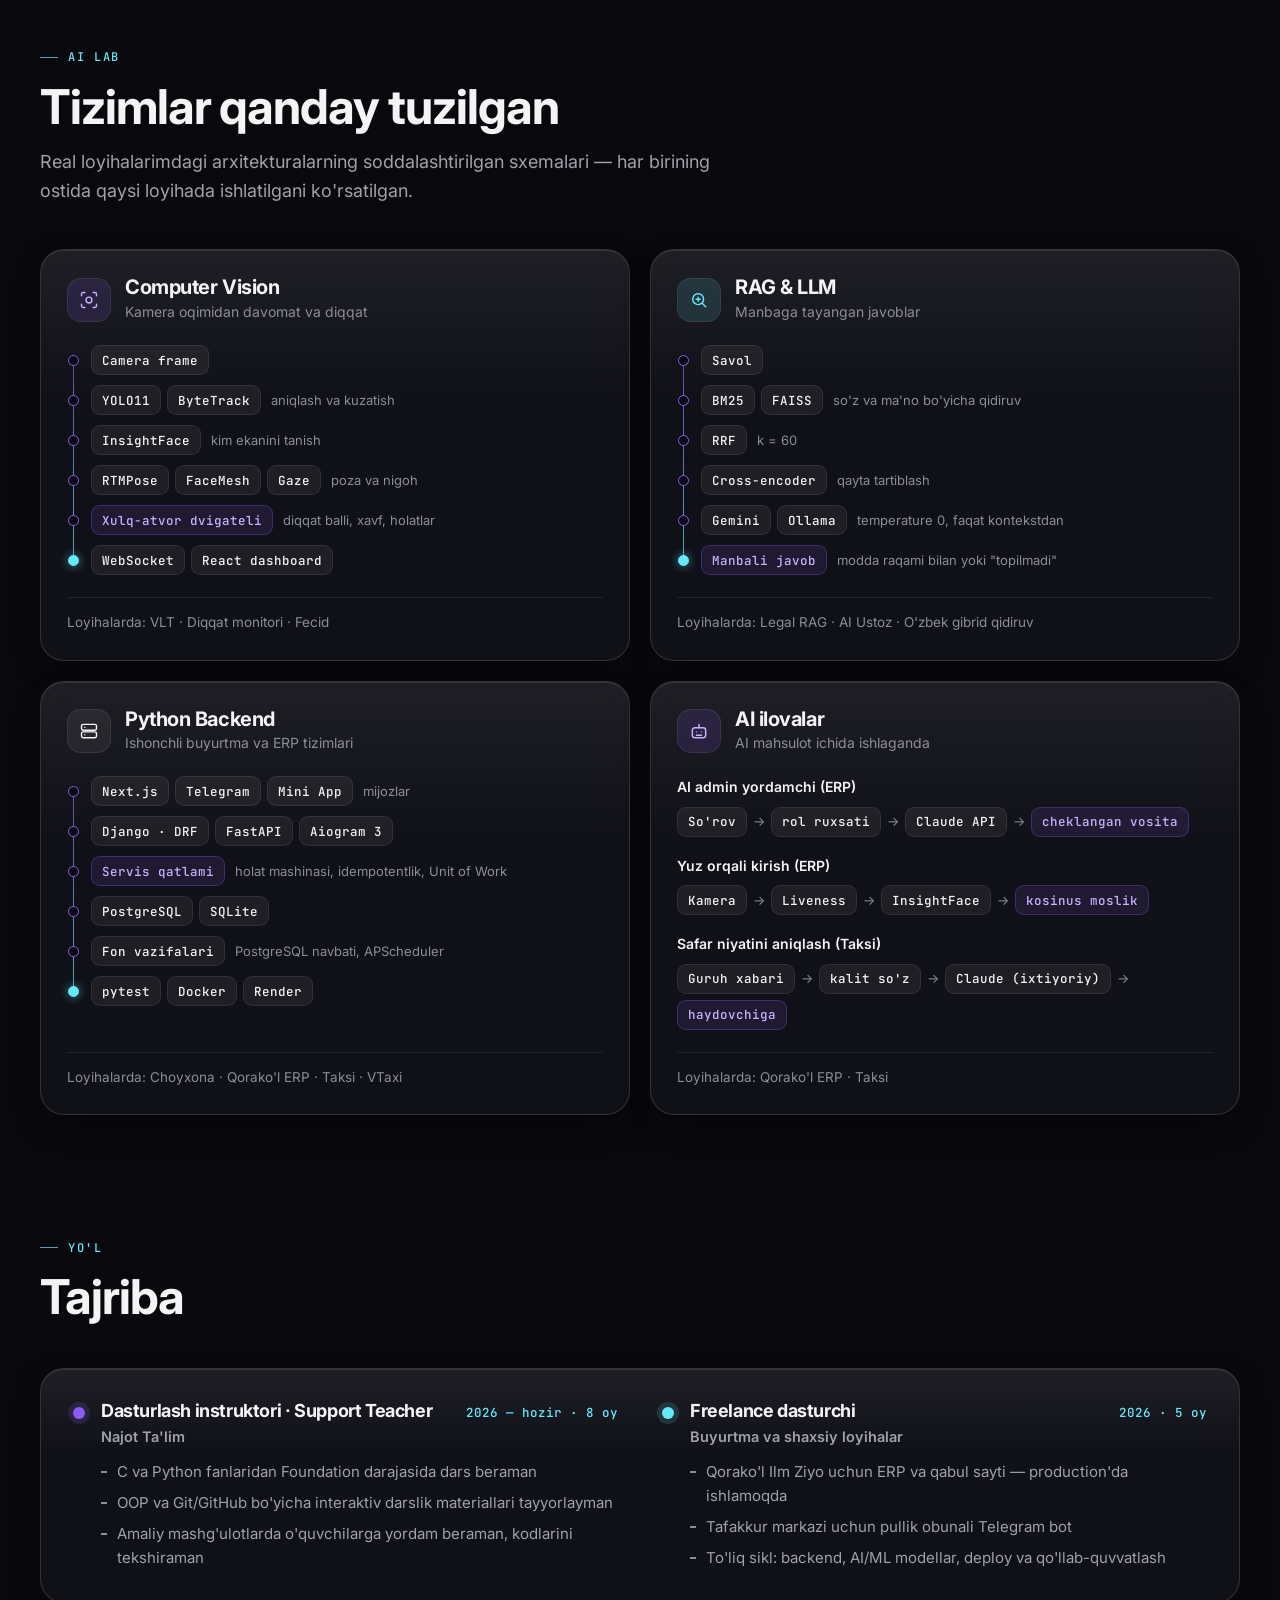
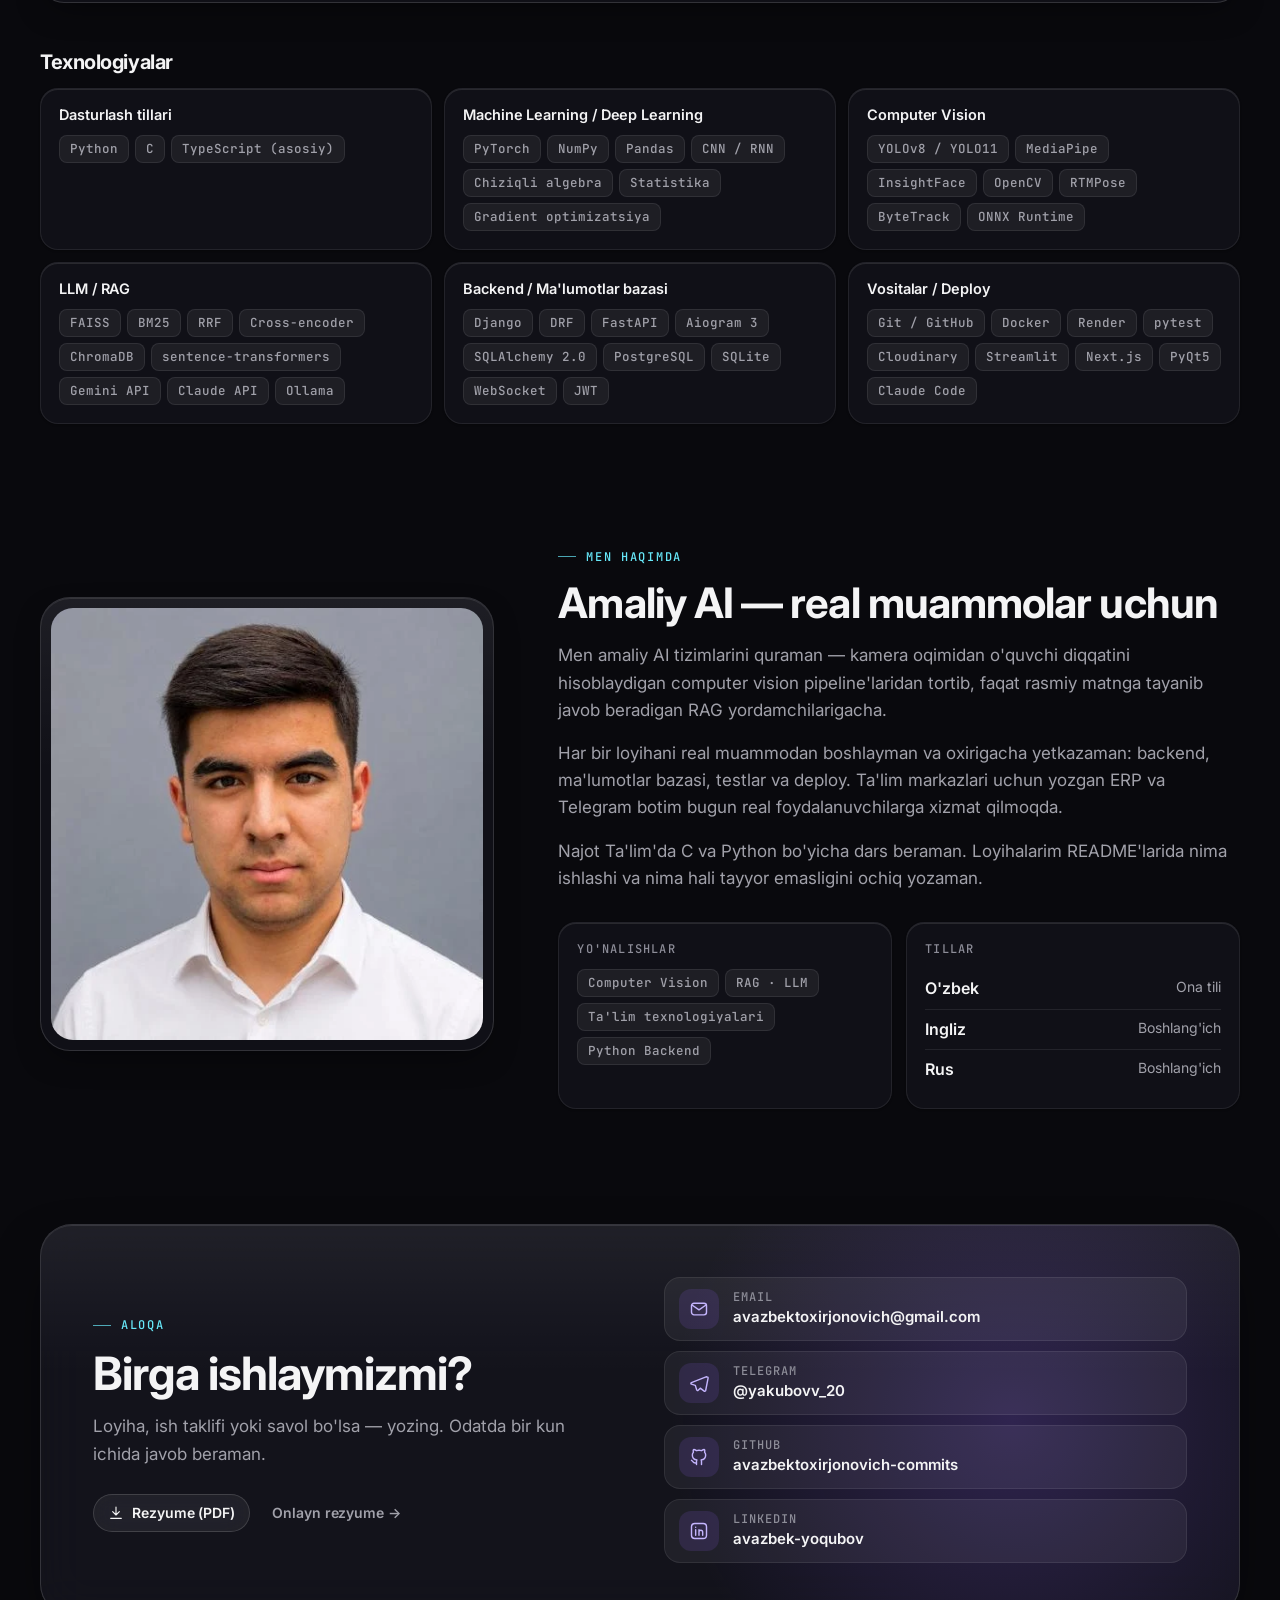
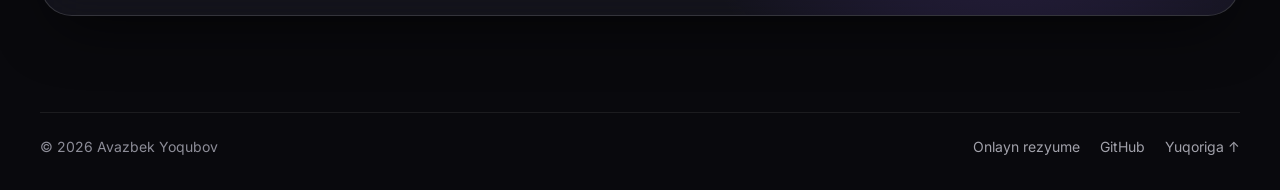
==== commit f055524d: "redizayn: Liquid Glass, AI Lab va onlayn rezyume - Qorong'i Liquid Glass dizayn tizimi: tokenlar, uc" ====
--- a/index.html
+++ b/index.html
@@ -1,231 +1,442 @@
 <!doctype html>
-<html lang="uz">
+<html lang="uz" data-theme="dark">
 <head>
   <meta charset="utf-8">
-  <meta name="viewport" content="width=device-width, initial-scale=1">
-  <title>Avazbek Yoqubov — AI & ML dasturchi</title>
-  <meta name="description" content="Avazbek Yoqubov — AI & ML va Python backend dasturchi. Computer vision, RAG, ta'lim tizimlari va Telegram botlar.">
-  <meta property="og:title" content="Avazbek Yoqubov — AI & ML dasturchi">
-  <meta property="og:description" content="Computer vision, RAG, ta'lim tizimlari va Telegram botlar — g'oyadan production'gacha.">
-  <meta property="og:image" content="assets/img/avazbek.webp">
+  <meta name="viewport" content="width=device-width, initial-scale=1, viewport-fit=cover">
+  <title>Avazbek Yoqubov — AI & Machine Learning muhandisi</title>
+  <meta name="description" content="Avazbek Yoqubov — AI & ML muhandisi: computer vision, RAG va LLM ilovalari, Python backend. Real loyihalar, tajriba va rezyume.">
+  <link rel="canonical" href="https://avazbek.is-a.dev/">
+  <meta name="theme-color" content="#09090d">
+
   <meta property="og:type" content="website">
-  <meta name="theme-color" content="#0b1220">
-  <link rel="icon" href="data:image/svg+xml,%3Csvg xmlns='http://www.w3.org/2000/svg' viewBox='0 0 64 64'%3E%3Crect width='64' height='64' rx='16' fill='%2313213f'/%3E%3Ctext x='32' y='42' font-family='Arial' font-weight='800' font-size='28' text-anchor='middle' fill='%23f7931e'%3EAY%3C/text%3E%3C/svg%3E">
+  <meta property="og:site_name" content="Avazbek Yoqubov">
+  <meta property="og:title" content="Avazbek Yoqubov — AI & Machine Learning muhandisi">
+  <meta property="og:description" content="Computer vision, RAG va LLM ilovalari, Python backend — g'oyadan production'gacha.">
+  <meta property="og:url" content="https://avazbek.is-a.dev/">
+  <meta property="og:image" content="https://avazbek.is-a.dev/assets/img/og.jpg">
+  <meta property="og:image:width" content="1200">
+  <meta property="og:image:height" content="630">
+  <meta property="og:locale" content="uz_UZ">
+  <meta property="og:locale:alternate" content="en_US">
+  <meta name="twitter:card" content="summary_large_image">
+  <meta name="twitter:title" content="Avazbek Yoqubov — AI & Machine Learning muhandisi">
+  <meta name="twitter:description" content="Computer vision, RAG va LLM ilovalari, Python backend — g'oyadan production'gacha.">
+  <meta name="twitter:image" content="https://avazbek.is-a.dev/assets/img/og.jpg">
+
+  <link rel="icon" href="data:image/svg+xml,%3Csvg xmlns='http://www.w3.org/2000/svg' viewBox='0 0 64 64'%3E%3Cdefs%3E%3ClinearGradient id='g' x1='0' y1='0' x2='1' y2='1'%3E%3Cstop offset='0' stop-color='%237c3aed'/%3E%3Cstop offset='1' stop-color='%230e7490'/%3E%3C/linearGradient%3E%3C/defs%3E%3Crect width='64' height='64' rx='16' fill='url(%23g)'/%3E%3Ctext x='32' y='41' font-family='Arial' font-weight='700' font-size='25' text-anchor='middle' fill='white'%3EAY%3C/text%3E%3C/svg%3E">
   <link rel="preconnect" href="https://fonts.googleapis.com">
   <link rel="preconnect" href="https://fonts.gstatic.com" crossorigin>
-  <link href="https://fonts.googleapis.com/css2?family=Manrope:wght@400;500;600;700;800&family=JetBrains+Mono:wght@500&display=swap" rel="stylesheet">
-  <link rel="stylesheet" href="styles.css">
+  <link href="https://fonts.googleapis.com/css2?family=Inter:opsz,wght@14..32,400..700&family=JetBrains+Mono:wght@500&display=swap" rel="stylesheet">
+  <link rel="stylesheet" href="assets/css/base.css">
+  <link rel="stylesheet" href="assets/css/home.css">
+
   <script>
-    // Mavzuni sahifa chizilishidan oldin qo'yamiz — oq "miltillash" bo'lmasin
-    (function () {
-      try {
-        var t = localStorage.getItem('theme');
-        if (t === 'light' || t === 'dark') document.documentElement.dataset.theme = t;
-      } catch (e) {}
-    })();
+    // Mavzu va JS belgisi — chizishdan oldin, "miltillash" bo'lmasin
+    (function (d) {
+      d.className += ' js';
+      try { if (localStorage.getItem('theme') === 'light') d.setAttribute('data-theme', 'light'); } catch (e) {}
+    })(document.documentElement);
+  </script>
+
+  <script type="application/ld+json">
+  {
+    "@context": "https://schema.org",
+    "@type": "Person",
+    "name": "Avazbek Yoqubov",
+    "jobTitle": "AI & Machine Learning Engineer",
+    "url": "https://avazbek.is-a.dev/",
+    "image": "https://avazbek.is-a.dev/assets/img/avazbek.webp",
+    "email": "mailto:avazbektoxirjonovich@gmail.com",
+    "sameAs": [
+      "https://github.com/avazbektoxirjonovich-commits",
+      "https://linkedin.com/in/avazbek-yoqubov",
+      "https://t.me/yakubovv_20"
+    ],
+    "knowsAbout": ["Machine Learning", "Computer Vision", "Retrieval-Augmented Generation", "Python", "Django", "FastAPI"]
+  }
   </script>
 </head>
-<body>
-  <a class="skip" href="#main" data-i18n="skip">Asosiy qismga o'tish</a>
-
-  <header class="nav-wrap">
-    <nav class="nav" aria-label="Asosiy menyu">
-      <a class="brand" href="#top">
-        <span class="brand-mark">AY</span>
+<body data-title-key="meta.title">
+  <a class="skip-link" href="#main" data-i18n="a11y.skip">Asosiy qismga o'tish</a>
+  <div class="ambient" aria-hidden="true"></div>
+
+  <!-- ================= NAVBAR ================= -->
+  <header class="site-header">
+    <nav class="nav glass-strong" aria-label="Asosiy menyu" data-i18n-attr="aria-label:a11y.nav">
+      <a class="brand" href="#home" aria-label="Avazbek Yoqubov — bosh sahifa" data-i18n-attr="aria-label:a11y.brand">
+        <span class="brand-mark" aria-hidden="true">AY</span>
         <span class="brand-name">Avazbek Yoqubov</span>
       </a>
+
       <ul class="nav-links">
+        <li><a href="#home" data-i18n="nav.home">Bosh sahifa</a></li>
         <li><a href="#projects" data-i18n="nav.projects">Loyihalar</a></li>
+        <li><a href="#ai-lab" data-i18n="nav.lab">AI Lab</a></li>
         <li><a href="#experience" data-i18n="nav.experience">Tajriba</a></li>
-        <li><a href="#skills" data-i18n="nav.skills">Ko'nikmalar</a></li>
+        <li><a href="#about" data-i18n="nav.about">Men haqimda</a></li>
         <li><a href="#contact" data-i18n="nav.contact">Aloqa</a></li>
       </ul>
+
       <div class="nav-actions">
-        <div class="lang" role="group" aria-label="Til / Language">
+        <div class="lang-switch" role="group" aria-label="Til / Language">
           <button type="button" data-lang="uz" aria-pressed="true">UZ</button>
           <button type="button" data-lang="en" aria-pressed="false">EN</button>
         </div>
-        <button type="button" class="icon-btn" id="themeToggle" aria-label="Mavzuni almashtirish">
-          <svg class="i-sun" viewBox="0 0 24 24" aria-hidden="true"><circle cx="12" cy="12" r="4.5"/><path d="M12 2v2M12 20v2M4.9 4.9l1.4 1.4M17.7 17.7l1.4 1.4M2 12h2M20 12h2M4.9 19.1l1.4-1.4M17.7 6.3l1.4-1.4"/></svg>
-          <svg class="i-moon" viewBox="0 0 24 24" aria-hidden="true"><path d="M20.5 14.5A8.5 8.5 0 0 1 9.5 3.5a8.5 8.5 0 1 0 11 11z"/></svg>
+        <button type="button" class="icon-btn theme-btn" data-theme-toggle aria-label="Yorug' mavzuga o'tish" data-i18n-attr="aria-label:a11y.themeToLight">
+          <svg class="ico i-moon" viewBox="0 0 24 24" aria-hidden="true"><path d="M20.5 14.5A8.5 8.5 0 0 1 9.5 3.5a8.5 8.5 0 1 0 11 11z"/></svg>
+          <svg class="ico i-sun" viewBox="0 0 24 24" aria-hidden="true"><circle cx="12" cy="12" r="4.2"/><path d="M12 2.5v2M12 19.5v2M4.6 4.6 6 6M18 18l1.4 1.4M2.5 12h2M19.5 12h2M4.6 19.4 6 18M18 6l1.4-1.4"/></svg>
         </button>
+        <a class="btn btn-primary btn-sm nav-cta" href="#contact" data-i18n="nav.cta">Bog'lanish</a>
+        <button type="button" class="icon-btn menu-btn" aria-expanded="false" aria-controls="mobileMenu" aria-label="Menyuni ochish" data-i18n-attr="aria-label:a11y.menu">
+          <svg class="ico i-open" viewBox="0 0 24 24" aria-hidden="true"><path d="M4 7h16M4 12h16M4 17h16"/></svg>
+          <svg class="ico i-close" viewBox="0 0 24 24" aria-hidden="true"><path d="M6 6l12 12M18 6 6 18"/></svg>
+        </button>
       </div>
     </nav>
+
+    <div class="mobile-menu glass-strong" id="mobileMenu" hidden>
+      <ul>
+        <li><a href="#home" data-i18n="nav.home">Bosh sahifa</a></li>
+        <li><a href="#projects" data-i18n="nav.projects">Loyihalar</a></li>
+        <li><a href="#ai-lab" data-i18n="nav.lab">AI Lab</a></li>
+        <li><a href="#experience" data-i18n="nav.experience">Tajriba</a></li>
+        <li><a href="#about" data-i18n="nav.about">Men haqimda</a></li>
+        <li><a href="#contact" data-i18n="nav.contact">Aloqa</a></li>
+      </ul>
+      <div class="menu-cta">
+        <a class="btn btn-primary" href="#contact" data-i18n="nav.cta">Bog'lanish</a>
+      </div>
+    </div>
   </header>
 
   <main id="main">
-    <!-- ============ HERO BENTO ============ -->
-    <section class="section" id="top" aria-label="Men haqimda">
-      <div class="bento hero-bento">
-        <article class="card intro reveal">
-          <span class="pill"><span class="dot"></span><span data-i18n="hero.badge">Najot Ta'lim'da dasturlash instruktori</span></span>
-          <h1>Avazbek<br>Yoqubov</h1>
-          <p class="role" data-i18n="hero.role">AI & ML · Python backend dasturchi</p>
-          <p class="lead" data-i18n="hero.bio">Computer vision, RAG va ta'lim tizimlarini noldan quraman — g'oyadan production'gacha. Ta'lim markazlari uchun yaratgan ERP va Telegram botim bugun real foydalanuvchilarga xizmat qilmoqda.</p>
-          <div class="cta-row">
-            <a class="btn btn-primary" href="#projects"><span data-i18n="hero.cta1">Loyihalarni ko'rish</span>
-              <svg viewBox="0 0 24 24" aria-hidden="true"><path d="M5 12h14M13 6l6 6-6 6"/></svg></a>
-            <a class="btn btn-ghost" href="assets/Avazbek_Yoqubov_Rezyume.pdf" download>
-              <svg viewBox="0 0 24 24" aria-hidden="true"><path d="M12 3v12M7 10l5 5 5-5M4 20h16"/></svg>
-              <span data-i18n="hero.cta2">Rezyume (PDF)</span></a>
+    <!-- ================= HERO ================= -->
+    <section class="hero" id="home" aria-labelledby="hero-title">
+      <div class="container hero-grid">
+        <div class="hero-copy">
+          <p class="hero-status glass">
+            <span class="status-dot" aria-hidden="true"></span>
+            <span data-i18n="hero.status">Najot Ta'lim'da dasturlash instruktori</span>
+          </p>
+          <p class="eyebrow" data-i18n="hero.eyebrow">AI &amp; Machine Learning muhandisi</p>
+          <h1 id="hero-title" class="hero-title">Avazbek <span class="grad">Yoqubov</span></h1>
+          <p class="hero-lead" data-i18n="hero.lead">Machine learning, computer vision, RAG va LLM ilovalari hamda kengaytiriladigan Python backend'lar asosida aqlli tizimlar quraman.</p>
+
+          <div class="hero-ctas">
+            <a class="btn btn-primary" href="#projects">
+              <span data-i18n="hero.ctaProjects">Loyihalarni ko'rish</span>
+              <svg class="ico" viewBox="0 0 24 24" aria-hidden="true"><path d="M5 12h14M13 6l6 6-6 6"/></svg>
+            </a>
+            <a class="btn btn-glass" href="assets/Avazbek_Yoqubov_Rezyume.pdf" download="Avazbek_Yoqubov_Rezyume.pdf" type="application/pdf">
+              <svg class="ico" viewBox="0 0 24 24" aria-hidden="true"><path d="M12 3v12M7 10l5 5 5-5M4 20h16"/></svg>
+              <span data-i18n="hero.ctaResume">Rezyumeni yuklab olish</span>
+            </a>
+            <a class="btn btn-text" href="#contact" data-i18n="hero.ctaContact">Bog'lanish</a>
           </div>
-        </article>
-
-        <figure class="card photo reveal">
-          <img src="assets/img/avazbek.webp" width="460" height="460" alt="Avazbek Yoqubov">
-        </figure>
-
-        <article class="card stat reveal">
-          <span class="stat-num">3</span>
-          <p data-i18n="hero.stat1">jonli mahsulot — real foydalanuvchilar bilan</p>
-        </article>
-
-        <article class="card stat stat-accent reveal">
-          <span class="stat-num">1600+</span>
-          <p data-i18n="hero.stat2">avtomatik test — Choyxona va VLT loyihalarida</p>
-        </article>
-
-        <article class="card stack-card reveal">
-          <p class="card-label" data-i18n="hero.stack">Ishlatadigan texnologiyalarim</p>
-          <div class="marquee" aria-hidden="true">
-            <div class="marquee-track" id="marquee"></div>
+
+          <ul class="hero-social" aria-label="Ijtimoiy tarmoqlar" data-i18n-attr="aria-label:a11y.social">
+            <li><a class="icon-btn" href="https://github.com/avazbektoxirjonovich-commits" target="_blank" rel="noopener" aria-label="GitHub">
+              <svg class="ico" viewBox="0 0 24 24" aria-hidden="true"><path d="M9 19c-4.3 1.4-4.3-2.5-6-3m12 5v-3.5c0-1 .1-1.4-.5-2 2.8-.3 5.5-1.4 5.5-6a4.6 4.6 0 0 0-1.3-3.2 4.2 4.2 0 0 0-.1-3.2s-1.1-.3-3.5 1.3a12.3 12.3 0 0 0-6.2 0C6.5 2.8 5.4 3.1 5.4 3.1a4.2 4.2 0 0 0-.1 3.2A4.6 4.6 0 0 0 4 9.5c0 4.6 2.7 5.7 5.5 6-.6.6-.6 1.2-.5 2V21"/></svg></a></li>
+            <li><a class="icon-btn" href="https://linkedin.com/in/avazbek-yoqubov" target="_blank" rel="noopener" aria-label="LinkedIn">
+              <svg class="ico" viewBox="0 0 24 24" aria-hidden="true"><rect x="3" y="3" width="18" height="18" rx="4"/><path d="M8 10.5V17M8 7.5v.01M12 17v-3.8a2.2 2.2 0 0 1 4.4 0V17M12 10.5V17"/></svg></a></li>
+            <li><a class="icon-btn" href="https://t.me/yakubovv_20" target="_blank" rel="noopener" aria-label="Telegram">
+              <svg class="ico" viewBox="0 0 24 24" aria-hidden="true"><path d="M21.2 4.4 2.9 11.5c-.9.4-.9 1.6.1 1.9l4.5 1.4 1.7 5.4c.3.8 1.2 1 1.8.4l2.5-2.4 4.7 3.5c.7.5 1.6.1 1.8-.7l2.9-14.9c.2-1-.8-1.7-1.7-1.3z"/><path d="m7.6 14.7 10.2-6.9-8 8.2"/></svg></a></li>
+            <li><a class="icon-btn" href="mailto:avazbektoxirjonovich@gmail.com" aria-label="Email">
+              <svg class="ico" viewBox="0 0 24 24" aria-hidden="true"><rect x="3" y="5" width="18" height="14" rx="3"/><path d="m4 7.5 8 5.5 8-5.5"/></svg></a></li>
+          </ul>
+        </div>
+
+        <!-- Abstrakt vizual: faqat CSS, bezak -->
+        <div class="hero-visual" aria-hidden="true">
+          <div class="orb-stage">
+            <div class="orb-halo"></div>
+            <div class="orb-ring orb-ring-1"></div>
+            <div class="orb-ring orb-ring-2"><span class="orb-satellite"></span></div>
+            <div class="orb">
+              <svg class="orb-net" viewBox="0 0 200 200">
+                <g class="net-lines">
+                  <path d="M52 70 100 52 148 74M52 70 70 118 100 52M70 118 128 128 148 74M100 52 128 128M70 118 100 156 128 128M52 70 100 100 148 74M100 100 70 118M100 100 128 128M100 100 100 156"/>
+                </g>
+                <g class="net-nodes">
+                  <circle cx="52" cy="70" r="3"/><circle cx="100" cy="52" r="3.5"/><circle cx="148" cy="74" r="3"/>
+                  <circle cx="70" cy="118" r="3"/><circle cx="128" cy="128" r="3"/><circle cx="100" cy="156" r="3"/>
+                  <circle class="hub" cx="100" cy="100" r="5"/>
+                </g>
+              </svg>
+              <span class="orb-sheen"></span>
+            </div>
+            <div class="float-chip glass-strong chip-cv"><span class="dot dot-violet"></span>Computer Vision</div>
+            <div class="float-chip glass-strong chip-rag"><span class="dot dot-cyan"></span>RAG · LLM</div>
+            <div class="float-chip glass-strong chip-py"><span class="dot dot-white"></span>Python Backend</div>
           </div>
-        </article>
-
-        <a class="card link-card tg reveal" href="https://t.me/yakubovv_20" target="_blank" rel="noopener">
-          <svg class="big-ico" viewBox="0 0 24 24" aria-hidden="true"><path d="M21.5 4.2 2.9 11.4c-1 .4-1 1.8.1 2.1l4.6 1.4 1.8 5.6c.3.8 1.3 1 1.9.4l2.6-2.5 4.9 3.6c.7.5 1.7.1 1.9-.7l3-15.4c.2-1-.8-1.8-1.7-1.5z"/><path d="m7.7 14.9 10.6-7.2-8.3 8.5"/></svg>
-          <span class="card-label" data-i18n="hero.tg">Telegram'da yozing</span>
-          <strong>@yakubovv_20</strong>
-          <svg class="corner" viewBox="0 0 24 24" aria-hidden="true"><path d="M7 17 17 7M8 7h9v9"/></svg>
-        </a>
-
-        <a class="card link-card gh reveal" href="https://github.com/avazbektoxirjonovich-commits" target="_blank" rel="noopener">
-          <svg class="big-ico" viewBox="0 0 24 24" aria-hidden="true"><path d="M9 19c-4.3 1.4-4.3-2.5-6-3m12 5v-3.5c0-1 .1-1.4-.5-2 2.8-.3 5.5-1.4 5.5-6a4.6 4.6 0 0 0-1.3-3.2 4.2 4.2 0 0 0-.1-3.2s-1.1-.3-3.5 1.3a12.3 12.3 0 0 0-6.2 0C6.5 2.8 5.4 3.1 5.4 3.1a4.2 4.2 0 0 0-.1 3.2A4.6 4.6 0 0 0 4 9.5c0 4.6 2.7 5.7 5.5 6-.6.6-.6 1.2-.5 2V21"/></svg>
-          <span class="card-label">GitHub</span>
-          <strong data-i18n="hero.gh">Kodlarim ochiq</strong>
-          <svg class="corner" viewBox="0 0 24 24" aria-hidden="true"><path d="M7 17 17 7M8 7h9v9"/></svg>
-        </a>
-
-        <button type="button" class="card now-card reveal" data-open="choyxona">
-          <p class="card-label"><span class="dot"></span> <span data-i18n="hero.now">Hozir ustida ishlayapman</span></p>
-          <strong data-i18n="hero.nowTitle">Aqcha choyxonasi — qishloq uchun taom buyurtma tizimi</strong>
-          <p class="now-meta">Django 5.2 · Next.js 16 · PostgreSQL · 1160 tests</p>
-        </button>
-      </div>
-    </section>
-
-    <!-- ============ PROJECTS ============ -->
-    <section class="section" id="projects">
-      <header class="section-head reveal">
-        <span class="eyebrow" data-i18n="projects.eyebrow">Tanlangan ishlar</span>
-        <h2 data-i18n="projects.title">Loyihalar</h2>
-        <p data-i18n="projects.sub">Har bir loyiha — real muammoga yechim. Batafsil ko'rish uchun kartochkani bosing.</p>
-      </header>
-      <div class="bento projects-bento" id="projectGrid"></div>
-    </section>
-
-    <!-- ============ EXPERIENCE ============ -->
-    <section class="section" id="experience">
-      <header class="section-head reveal">
-        <span class="eyebrow" data-i18n="exp.eyebrow">Yo'l</span>
-        <h2 data-i18n="exp.title">Tajriba</h2>
-      </header>
-      <div class="bento exp-bento">
-        <article class="card timeline-card reveal">
-          <ol class="timeline">
-            <li>
+        </div>
+      </div>
+
+      <div class="container">
+        <ul class="hero-facts">
+          <li class="fact glass-md reveal"><strong>3</strong><span data-i18n="hero.fact1">jonli mahsulot real foydalanuvchilar bilan</span></li>
+          <li class="fact glass-md reveal"><strong>1600+</strong><span data-i18n="hero.fact2">avtomatik test — Choyxona va VLT loyihalarida</span></li>
+          <li class="fact glass-md reveal"><strong>12</strong><span data-i18n="hero.fact3">loyiha — CV, RAG, backend va botlar</span></li>
+        </ul>
+      </div>
+    </section>
+
+    <!-- ================= LOYIHALAR ================= -->
+    <section class="section" id="projects" aria-labelledby="projects-title">
+      <div class="container">
+        <header class="section-head reveal">
+          <p class="eyebrow" data-i18n="projects.eyebrow">Tanlangan ishlar</p>
+          <h2 id="projects-title" data-i18n="projects.title">Loyihalar</h2>
+          <p data-i18n="projects.lead">Har bir loyiha real muammodan boshlangan. Kartochkada — muammo, nima qurganim, texnologiyalar va tekshirilgan natijalar.</p>
+        </header>
+        <div class="projects-grid" id="featuredProjects"></div>
+
+        <div class="more-head reveal">
+          <h3 data-i18n="projects.moreTitle">Boshqa loyihalar</h3>
+          <a class="btn btn-glass btn-sm" href="https://github.com/avazbektoxirjonovich-commits?tab=repositories" target="_blank" rel="noopener">
+            <svg class="ico" viewBox="0 0 24 24" aria-hidden="true"><path d="M9 19c-4.3 1.4-4.3-2.5-6-3m12 5v-3.5c0-1 .1-1.4-.5-2 2.8-.3 5.5-1.4 5.5-6a4.6 4.6 0 0 0-1.3-3.2 4.2 4.2 0 0 0-.1-3.2s-1.1-.3-3.5 1.3a12.3 12.3 0 0 0-6.2 0C6.5 2.8 5.4 3.1 5.4 3.1a4.2 4.2 0 0 0-.1 3.2A4.6 4.6 0 0 0 4 9.5c0 4.6 2.7 5.7 5.5 6-.6.6-.6 1.2-.5 2V21"/></svg>
+            <span data-i18n="projects.allRepos">Barcha repolar</span>
+          </a>
+        </div>
+        <div class="more-grid" id="moreProjects"></div>
+      </div>
+    </section>
+
+    <!-- ================= AI LAB ================= -->
+    <section class="section" id="ai-lab" aria-labelledby="lab-title">
+      <div class="container">
+        <header class="section-head reveal">
+          <p class="eyebrow">AI Lab</p>
+          <h2 id="lab-title" data-i18n="lab.title">Tizimlar qanday tuzilgan</h2>
+          <p data-i18n="lab.lead">Real loyihalarimdagi arxitekturalarning soddalashtirilgan sxemalari — har birining ostida qaysi loyihada ishlatilgani ko'rsatilgan.</p>
+        </header>
+
+        <div class="lab-grid">
+          <!-- Computer Vision -->
+          <article class="lab-panel glass-md reveal">
+            <header class="lab-head">
+              <span class="lab-ico lab-ico-violet" aria-hidden="true"><svg class="ico" viewBox="0 0 24 24"><path d="M3 7V5a2 2 0 0 1 2-2h2M17 3h2a2 2 0 0 1 2 2v2M21 17v2a2 2 0 0 1-2 2h-2M7 21H5a2 2 0 0 1-2-2v-2"/><circle cx="12" cy="12" r="3.5"/></svg></span>
+              <div>
+                <h3>Computer Vision</h3>
+                <p class="lab-sub" data-i18n="lab.cv.sub">Kamera oqimidan davomat va diqqat</p>
+              </div>
+            </header>
+            <ol class="flow">
+              <li><span class="node">Camera frame</span></li>
+              <li><span class="node">YOLO11</span><span class="node">ByteTrack</span><small data-i18n="lab.cv.s1">aniqlash va kuzatish</small></li>
+              <li><span class="node">InsightFace</span><small data-i18n="lab.cv.s2">kim ekanini tanish</small></li>
+              <li><span class="node">RTMPose</span><span class="node">FaceMesh</span><span class="node">Gaze</span><small data-i18n="lab.cv.s3">poza va nigoh</small></li>
+              <li><span class="node node-accent" data-i18n="lab.cv.s4">Xulq-atvor dvigateli</span><small data-i18n="lab.cv.s4b">diqqat balli, xavf, holatlar</small></li>
+              <li><span class="node">WebSocket</span><span class="node">React dashboard</span></li>
+            </ol>
+            <p class="lab-used"><span data-i18n="lab.usedIn">Loyihalarda:</span> VLT · <span data-i18n="lab.cv.used2">Diqqat monitori</span> · Fecid</p>
+          </article>
+
+          <!-- RAG & LLM -->
+          <article class="lab-panel glass-md reveal">
+            <header class="lab-head">
+              <span class="lab-ico lab-ico-cyan" aria-hidden="true"><svg class="ico" viewBox="0 0 24 24"><circle cx="11" cy="11" r="6.5"/><path d="m20 20-4.2-4.2M8.5 11h5M11 8.5v5"/></svg></span>
+              <div>
+                <h3>RAG &amp; LLM</h3>
+                <p class="lab-sub" data-i18n="lab.rag.sub">Manbaga tayangan javoblar</p>
+              </div>
+            </header>
+            <ol class="flow">
+              <li><span class="node" data-i18n="lab.rag.s0">Savol</span></li>
+              <li><span class="node">BM25</span><span class="node">FAISS</span><small data-i18n="lab.rag.s1">so'z va ma'no bo'yicha qidiruv</small></li>
+              <li><span class="node">RRF</span><small>k = 60</small></li>
+              <li><span class="node">Cross-encoder</span><small data-i18n="lab.rag.s2">qayta tartiblash</small></li>
+              <li><span class="node">Gemini</span><span class="node">Ollama</span><small data-i18n="lab.rag.s3">temperature 0, faqat kontekstdan</small></li>
+              <li><span class="node node-accent" data-i18n="lab.rag.s4">Manbali javob</span><small data-i18n="lab.rag.s4b">modda raqami bilan yoki "topilmadi"</small></li>
+            </ol>
+            <p class="lab-used"><span data-i18n="lab.usedIn">Loyihalarda:</span> Legal RAG · AI Ustoz · <span data-i18n="lab.rag.used3">O'zbek gibrid qidiruv</span></p>
+          </article>
+
+          <!-- Python backend -->
+          <article class="lab-panel glass-md reveal">
+            <header class="lab-head">
+              <span class="lab-ico lab-ico-white" aria-hidden="true"><svg class="ico" viewBox="0 0 24 24"><rect x="3" y="4" width="18" height="7" rx="2"/><rect x="3" y="13" width="18" height="7" rx="2"/><path d="M7 7.5h.01M7 16.5h.01"/></svg></span>
+              <div>
+                <h3>Python Backend</h3>
+                <p class="lab-sub" data-i18n="lab.be.sub">Ishonchli buyurtma va ERP tizimlari</p>
+              </div>
+            </header>
+            <ol class="flow">
+              <li><span class="node">Next.js</span><span class="node">Telegram</span><span class="node">Mini App</span><small data-i18n="lab.be.s0">mijozlar</small></li>
+              <li><span class="node">Django · DRF</span><span class="node">FastAPI</span><span class="node">Aiogram 3</span></li>
+              <li><span class="node node-accent" data-i18n="lab.be.s2">Servis qatlami</span><small data-i18n="lab.be.s2b">holat mashinasi, idempotentlik, Unit of Work</small></li>
+              <li><span class="node">PostgreSQL</span><span class="node">SQLite</span></li>
+              <li><span class="node" data-i18n="lab.be.s4">Fon vazifalari</span><small data-i18n="lab.be.s4b">PostgreSQL navbati, APScheduler</small></li>
+              <li><span class="node">pytest</span><span class="node">Docker</span><span class="node">Render</span></li>
+            </ol>
+            <p class="lab-used"><span data-i18n="lab.usedIn">Loyihalarda:</span> Choyxona · <span>Qorako'l ERP</span> · <span data-i18n="lab.be.used3">Taksi</span> · VTaxi</p>
+          </article>
+
+          <!-- AI-powered apps -->
+          <article class="lab-panel glass-md reveal">
+            <header class="lab-head">
+              <span class="lab-ico lab-ico-violet" aria-hidden="true"><svg class="ico" viewBox="0 0 24 24"><rect x="4" y="8" width="16" height="12" rx="3"/><path d="M12 4v4M9 13h.01M15 13h.01M9 17h6"/></svg></span>
+              <div>
+                <h3 data-i18n="lab.apps.title">AI ilovalar</h3>
+                <p class="lab-sub" data-i18n="lab.apps.sub">AI mahsulot ichida ishlaganda</p>
+              </div>
+            </header>
+            <ul class="mini-flows">
+              <li>
+                <p class="mf-title" data-i18n="lab.apps.f1">AI admin yordamchi (ERP)</p>
+                <div class="mf-row"><span class="node" data-i18n="lab.apps.f1a">So'rov</span><span class="arrow" aria-hidden="true">→</span><span class="node" data-i18n="lab.apps.f1b">rol ruxsati</span><span class="arrow" aria-hidden="true">→</span><span class="node">Claude API</span><span class="arrow" aria-hidden="true">→</span><span class="node node-accent" data-i18n="lab.apps.f1c">cheklangan vosita</span></div>
+              </li>
+              <li>
+                <p class="mf-title" data-i18n="lab.apps.f2">Yuz orqali kirish (ERP)</p>
+                <div class="mf-row"><span class="node" data-i18n="lab.apps.f2a">Kamera</span><span class="arrow" aria-hidden="true">→</span><span class="node">Liveness</span><span class="arrow" aria-hidden="true">→</span><span class="node">InsightFace</span><span class="arrow" aria-hidden="true">→</span><span class="node node-accent" data-i18n="lab.apps.f2b">kosinus moslik</span></div>
+              </li>
+              <li>
+                <p class="mf-title" data-i18n="lab.apps.f3">Safar niyatini aniqlash (Taksi)</p>
+                <div class="mf-row"><span class="node" data-i18n="lab.apps.f3a">Guruh xabari</span><span class="arrow" aria-hidden="true">→</span><span class="node" data-i18n="lab.apps.f3b">kalit so'z</span><span class="arrow" aria-hidden="true">→</span><span class="node" data-i18n="lab.apps.f3c">Claude (ixtiyoriy)</span><span class="arrow" aria-hidden="true">→</span><span class="node node-accent" data-i18n="lab.apps.f3d">haydovchiga</span></div>
+              </li>
+            </ul>
+            <p class="lab-used"><span data-i18n="lab.usedIn">Loyihalarda:</span> <span>Qorako'l ERP</span> · <span data-i18n="lab.be.used3">Taksi</span></p>
+          </article>
+        </div>
+      </div>
+    </section>
+
+    <!-- ================= TAJRIBA + KO'NIKMALAR ================= -->
+    <section class="section" id="experience" aria-labelledby="exp-title">
+      <div class="container">
+        <header class="section-head reveal">
+          <p class="eyebrow" data-i18n="exp.eyebrow">Yo'l</p>
+          <h2 id="exp-title" data-i18n="exp.title">Tajriba</h2>
+        </header>
+
+        <div class="exp-grid">
+          <ol class="timeline glass-md reveal">
+            <li class="tl-item">
               <div class="tl-head">
                 <h3 data-i18n="exp.j1.role">Dasturlash instruktori · Support Teacher</h3>
                 <span class="tl-time" data-i18n="exp.j1.time">2026 — hozir · 8 oy</span>
               </div>
               <p class="tl-org">Najot Ta'lim</p>
-              <ul>
+              <ul class="tl-points">
                 <li data-i18n="exp.j1.b1">C va Python fanlaridan Foundation darajasida dars beraman</li>
                 <li data-i18n="exp.j1.b2">OOP va Git/GitHub bo'yicha interaktiv darslik materiallari tayyorlayman</li>
                 <li data-i18n="exp.j1.b3">Amaliy mashg'ulotlarda o'quvchilarga yordam beraman, kodlarini tekshiraman</li>
               </ul>
             </li>
-            <li>
+            <li class="tl-item">
               <div class="tl-head">
                 <h3 data-i18n="exp.j2.role">Freelance dasturchi</h3>
                 <span class="tl-time" data-i18n="exp.j2.time">2026 · 5 oy</span>
               </div>
               <p class="tl-org" data-i18n="exp.j2.org">Buyurtma va shaxsiy loyihalar</p>
-              <ul>
+              <ul class="tl-points">
                 <li data-i18n="exp.j2.b1">Qorako'l Ilm Ziyo uchun ERP va qabul sayti — production'da ishlamoqda</li>
                 <li data-i18n="exp.j2.b2">Tafakkur markazi uchun pullik obunali Telegram bot</li>
                 <li data-i18n="exp.j2.b3">To'liq sikl: backend, AI/ML modellar, deploy va qo'llab-quvvatlash</li>
               </ul>
             </li>
           </ol>
-        </article>
-
-        <article class="card lang-card reveal">
-          <p class="card-label" data-i18n="exp.lang">Tillar</p>
-          <ul class="langs">
-            <li><span data-i18n="exp.l.uz">O'zbek</span><span class="lvl" data-i18n="exp.l.native">Ona tili</span><span class="meter"><i style="--v:100%"></i></span></li>
-            <li><span data-i18n="exp.l.en">Ingliz</span><span class="lvl" data-i18n="exp.l.beg">Boshlang'ich</span><span class="meter"><i style="--v:30%"></i></span></li>
-            <li><span data-i18n="exp.l.ru">Rus</span><span class="lvl" data-i18n="exp.l.beg">Boshlang'ich</span><span class="meter"><i style="--v:30%"></i></span></li>
+
+          <div class="skills" aria-labelledby="skills-title">
+            <h3 class="skills-title" id="skills-title" data-i18n="skills.title">Texnologiyalar</h3>
+            <div class="skills-grid" id="skillsGrid"></div>
+          </div>
+        </div>
+      </div>
+    </section>
+
+    <!-- ================= MEN HAQIMDA ================= -->
+    <section class="section" id="about" aria-labelledby="about-title">
+      <div class="container about-grid">
+        <figure class="portrait glass-md reveal">
+          <img src="assets/img/avazbek.webp" width="460" height="460" loading="lazy" decoding="async" alt="Avazbek Yoqubov portreti" data-i18n-attr="alt:about.photoAlt">
+        </figure>
+        <div class="about-copy reveal">
+          <p class="eyebrow" data-i18n="about.eyebrow">Men haqimda</p>
+          <h2 id="about-title" data-i18n="about.title">Amaliy AI — real muammolar uchun</h2>
+          <p data-i18n="about.p1">Men amaliy AI tizimlarini quraman — kamera oqimidan o'quvchi diqqatini hisoblaydigan computer vision pipeline'laridan tortib, faqat rasmiy matnga tayanib javob beradigan RAG yordamchilarigacha.</p>
+          <p data-i18n="about.p2">Har bir loyihani real muammodan boshlayman va oxirigacha yetkazaman: backend, ma'lumotlar bazasi, testlar va deploy. Ta'lim markazlari uchun yozgan ERP va Telegram botim bugun real foydalanuvchilarga xizmat qilmoqda.</p>
+          <p data-i18n="about.p3">Najot Ta'lim'da C va Python bo'yicha dars beraman. Loyihalarim README'larida nima ishlashi va nima hali tayyor emasligini ochiq yozaman.</p>
+
+          <div class="about-meta">
+            <div class="meta-block glass">
+              <h3 data-i18n="about.focusTitle">Yo'nalishlar</h3>
+              <ul class="chips">
+                <li class="chip">Computer Vision</li>
+                <li class="chip">RAG · LLM</li>
+                <li class="chip" data-i18n="about.focus3">Ta'lim texnologiyalari</li>
+                <li class="chip">Python Backend</li>
+              </ul>
+            </div>
+            <div class="meta-block glass">
+              <h3 data-i18n="about.langTitle">Tillar</h3>
+              <dl class="langs">
+                <div><dt data-i18n="lang.uz">O'zbek</dt><dd data-i18n="lang.native">Ona tili</dd></div>
+                <div><dt data-i18n="lang.en">Ingliz</dt><dd data-i18n="lang.beginner">Boshlang'ich</dd></div>
+                <div><dt data-i18n="lang.ru">Rus</dt><dd data-i18n="lang.beginner">Boshlang'ich</dd></div>
+              </dl>
+            </div>
+          </div>
+        </div>
+      </div>
+    </section>
+
+    <!-- ================= ALOQA ================= -->
+    <section class="section" id="contact" aria-labelledby="contact-title">
+      <div class="container">
+        <div class="contact-panel glass-strong reveal">
+          <div class="contact-copy">
+            <p class="eyebrow" data-i18n="contact.eyebrow">Aloqa</p>
+            <h2 id="contact-title" data-i18n="contact.title">Birga ishlaymizmi?</h2>
+            <p data-i18n="contact.lead">Loyiha, ish taklifi yoki savol bo'lsa — yozing. Odatda bir kun ichida javob beraman.</p>
+            <div class="contact-resume">
+              <a class="btn btn-glass btn-sm" href="assets/Avazbek_Yoqubov_Rezyume.pdf" download="Avazbek_Yoqubov_Rezyume.pdf" type="application/pdf">
+                <svg class="ico" viewBox="0 0 24 24" aria-hidden="true"><path d="M12 3v12M7 10l5 5 5-5M4 20h16"/></svg>
+                <span data-i18n="contact.pdf">Rezyume (PDF)</span>
+              </a>
+              <a class="btn btn-text btn-sm" href="resume/" data-i18n="contact.online">Onlayn rezyume →</a>
+            </div>
+          </div>
+          <ul class="contact-links">
+            <li><a class="contact-link" href="mailto:avazbektoxirjonovich@gmail.com">
+              <span class="cl-ico" aria-hidden="true"><svg class="ico" viewBox="0 0 24 24"><rect x="3" y="5" width="18" height="14" rx="3"/><path d="m4 7.5 8 5.5 8-5.5"/></svg></span>
+              <span class="cl-text"><span class="cl-label">Email</span><span class="cl-value">avazbektoxirjonovich@gmail.com</span></span></a></li>
+            <li><a class="contact-link" href="https://t.me/yakubovv_20" target="_blank" rel="noopener">
+              <span class="cl-ico" aria-hidden="true"><svg class="ico" viewBox="0 0 24 24"><path d="M21.2 4.4 2.9 11.5c-.9.4-.9 1.6.1 1.9l4.5 1.4 1.7 5.4c.3.8 1.2 1 1.8.4l2.5-2.4 4.7 3.5c.7.5 1.6.1 1.8-.7l2.9-14.9c.2-1-.8-1.7-1.7-1.3z"/></svg></span>
+              <span class="cl-text"><span class="cl-label">Telegram</span><span class="cl-value">@yakubovv_20</span></span></a></li>
+            <li><a class="contact-link" href="https://github.com/avazbektoxirjonovich-commits" target="_blank" rel="noopener">
+              <span class="cl-ico" aria-hidden="true"><svg class="ico" viewBox="0 0 24 24"><path d="M9 19c-4.3 1.4-4.3-2.5-6-3m12 5v-3.5c0-1 .1-1.4-.5-2 2.8-.3 5.5-1.4 5.5-6a4.6 4.6 0 0 0-1.3-3.2 4.2 4.2 0 0 0-.1-3.2s-1.1-.3-3.5 1.3a12.3 12.3 0 0 0-6.2 0C6.5 2.8 5.4 3.1 5.4 3.1a4.2 4.2 0 0 0-.1 3.2A4.6 4.6 0 0 0 4 9.5c0 4.6 2.7 5.7 5.5 6-.6.6-.6 1.2-.5 2V21"/></svg></span>
+              <span class="cl-text"><span class="cl-label">GitHub</span><span class="cl-value">avazbektoxirjonovich-commits</span></span></a></li>
+            <li><a class="contact-link" href="https://linkedin.com/in/avazbek-yoqubov" target="_blank" rel="noopener">
+              <span class="cl-ico" aria-hidden="true"><svg class="ico" viewBox="0 0 24 24"><rect x="3" y="3" width="18" height="18" rx="4"/><path d="M8 10.5V17M8 7.5v.01M12 17v-3.8a2.2 2.2 0 0 1 4.4 0V17M12 10.5V17"/></svg></span>
+              <span class="cl-text"><span class="cl-label">LinkedIn</span><span class="cl-value">avazbek-yoqubov</span></span></a></li>
           </ul>
-        </article>
-
-        <article class="card stat stat-accent reveal">
-          <span class="stat-num">6</span>
-          <p data-i18n="exp.edu">loyiha ta'lim sohasi uchun — ERP, botlar, sinf monitoringi</p>
-        </article>
-      </div>
-    </section>
-
-    <!-- ============ SKILLS ============ -->
-    <section class="section" id="skills">
-      <header class="section-head reveal">
-        <span class="eyebrow" data-i18n="skills.eyebrow">Asboblar</span>
-        <h2 data-i18n="skills.title">Ko'nikmalar</h2>
-      </header>
-      <div class="bento skills-bento" id="skillsGrid"></div>
-    </section>
-
-    <!-- ============ CONTACT ============ -->
-    <section class="section" id="contact">
-      <div class="card contact-card reveal">
-        <div>
-          <span class="eyebrow" data-i18n="contact.eyebrow">Aloqa</span>
-          <h2 data-i18n="contact.title">Birga ishlaymizmi?</h2>
-          <p data-i18n="contact.sub">Loyiha, ish taklifi yoki shunchaki savol bo'lsa — yozing. Odatda bir kun ichida javob beraman.</p>
-        </div>
-        <div class="contact-links">
-          <a class="btn btn-primary" href="mailto:avazbektoxirjonovich@gmail.com">
-            <svg viewBox="0 0 24 24" aria-hidden="true"><rect x="3" y="5" width="18" height="14" rx="2"/><path d="m3 7 9 6 9-6"/></svg>
-            avazbektoxirjonovich@gmail.com</a>
-          <a class="btn btn-ghost" href="https://t.me/yakubovv_20" target="_blank" rel="noopener">
-            <svg viewBox="0 0 24 24" aria-hidden="true"><path d="M21.5 4.2 2.9 11.4c-1 .4-1 1.8.1 2.1l4.6 1.4 1.8 5.6c.3.8 1.3 1 1.9.4l2.6-2.5 4.9 3.6c.7.5 1.7.1 1.9-.7l3-15.4c.2-1-.8-1.8-1.7-1.5z"/></svg>
-            Telegram</a>
-          <a class="btn btn-ghost" href="https://github.com/avazbektoxirjonovich-commits" target="_blank" rel="noopener">
-            <svg viewBox="0 0 24 24" aria-hidden="true"><path d="M9 19c-4.3 1.4-4.3-2.5-6-3m12 5v-3.5c0-1 .1-1.4-.5-2 2.8-.3 5.5-1.4 5.5-6a4.6 4.6 0 0 0-1.3-3.2 4.2 4.2 0 0 0-.1-3.2s-1.1-.3-3.5 1.3a12.3 12.3 0 0 0-6.2 0C6.5 2.8 5.4 3.1 5.4 3.1a4.2 4.2 0 0 0-.1 3.2A4.6 4.6 0 0 0 4 9.5c0 4.6 2.7 5.7 5.5 6-.6.6-.6 1.2-.5 2V21"/></svg>
-            GitHub</a>
-          <a class="btn btn-ghost" href="https://linkedin.com/in/avazbek-yoqubov" target="_blank" rel="noopener">
-            <svg viewBox="0 0 24 24" aria-hidden="true"><rect x="3" y="3" width="18" height="18" rx="3"/><path d="M8 10v7M8 7v.01M12 17v-4a2 2 0 0 1 4 0v4M12 10v7"/></svg>
-            LinkedIn</a>
         </div>
       </div>
     </section>
   </main>
 
-  <footer class="footer">
-    <p>© 2026 Avazbek Yoqubov</p>
-    <a href="#top" data-i18n="footer.top">Yuqoriga ↑</a>
+  <footer class="site-footer">
+    <div class="container footer-inner">
+      <p>© 2026 Avazbek Yoqubov</p>
+      <ul class="footer-links">
+        <li><a href="resume/" data-i18n="footer.resume">Onlayn rezyume</a></li>
+        <li><a href="https://github.com/avazbektoxirjonovich-commits" target="_blank" rel="noopener">GitHub</a></li>
+        <li><a href="#home" data-i18n="footer.top">Yuqoriga ↑</a></li>
+      </ul>
+    </div>
   </footer>
 
   <!-- Loyiha tafsilotlari -->
-  <dialog id="projectModal" class="modal" aria-labelledby="modalTitle">
-    <div class="modal-inner">
-      <button type="button" class="icon-btn modal-close" id="modalClose" aria-label="Yopish">
-        <svg viewBox="0 0 24 24" aria-hidden="true"><path d="M6 6l12 12M18 6 6 18"/></svg>
-      </button>
-      <div id="modalBody"></div>
-    </div>
+  <dialog class="modal glass-strong" id="projectModal" aria-labelledby="modalTitle">
+    <button type="button" class="icon-btn modal-close" data-modal-close aria-label="Yopish" data-i18n-attr="aria-label:a11y.close">
+      <svg class="ico" viewBox="0 0 24 24" aria-hidden="true"><path d="M6 6l12 12M18 6 6 18"/></svg>
+    </button>
+    <div class="modal-body" id="modalBody"></div>
   </dialog>
 
-  <script src="main.js"></script>
+  <script src="assets/js/content.js"></script>
+  <script src="assets/js/site.js"></script>
+  <script src="assets/js/home.js"></script>
 </body>
 </html>
--- a/assets/css/base.css
+++ b/assets/css/base.css
@@ -0,0 +1,381 @@
+/* =====================================================================
+   Asos: tokenlar, shisha materiallari, navigatsiya, tugmalar.
+   Bosh sahifa ham, /resume/ ham shu faylga tayanadi.
+   ===================================================================== */
+
+/* ---------- Tokenlar (qorong'i — asosiy) ---------- */
+:root {
+  --bg: #09090d;
+  --surface: #11131c;
+  --surface-2: #171a26;
+  --glass: rgba(23, 23, 31, 0.58);
+  --glass-strong: rgba(23, 23, 31, 0.78);
+  --glass-solid: rgba(19, 20, 29, 0.94);   /* blur yo'q joylar uchun */
+  --glass-border: rgba(255, 255, 255, 0.14);
+  --glass-border-soft: rgba(255, 255, 255, 0.08);
+  --glass-highlight: rgba(255, 255, 255, 0.10);
+  --glass-hover: rgba(255, 255, 255, 0.06);
+
+  --violet: #8b5cf6;
+  --violet-strong: #7c3aed;
+  --violet-text: #c4b5fd;
+  --cyan: #67e8f9;
+  --cyan-text: #67e8f9;
+  --success: #4ade80;
+
+  --text: #f4f4f5;
+  --text-2: #a1a1aa;
+  --text-3: #8d8d98;
+
+  --ambient-violet: rgba(139, 92, 246, 0.20);
+  --ambient-cyan: rgba(103, 232, 249, 0.10);
+
+  --shadow-sm: 0 1px 2px rgba(0, 0, 0, 0.30);
+  --shadow-md: 0 12px 32px -12px rgba(0, 0, 0, 0.55);
+  --shadow-lg: 0 24px 60px -20px rgba(0, 0, 0, 0.70);
+
+  --radius-xl: 32px;
+  --radius-lg: 24px;
+  --radius: 18px;
+  --radius-sm: 12px;
+
+  --font: "Inter", -apple-system, BlinkMacSystemFont, "SF Pro Text", "Segoe UI", Roboto, "Helvetica Neue", Arial, sans-serif;
+  --mono: "JetBrains Mono", ui-monospace, SFMono-Regular, Menlo, Consolas, monospace;
+
+  --ease: cubic-bezier(0.2, 0.7, 0.2, 1);
+  --dur: 280ms;
+
+  --maxw: 1200px;
+  --gutter: clamp(16px, 4vw, 32px);
+  --nav-h: 60px;
+  --nav-top: 12px;
+
+  color-scheme: dark;
+}
+
+/* ---------- Yorug' mavzu (ixtiyoriy, tugma orqali) ---------- */
+:root[data-theme="light"] {
+  --bg: #f2f2f7;
+  --surface: #ffffff;
+  --surface-2: #ececf3;
+  --glass: rgba(255, 255, 255, 0.60);
+  --glass-strong: rgba(255, 255, 255, 0.80);
+  --glass-solid: rgba(255, 255, 255, 0.94);
+  --glass-border: rgba(20, 20, 40, 0.12);
+  --glass-border-soft: rgba(20, 20, 40, 0.08);
+  --glass-highlight: rgba(255, 255, 255, 0.90);
+  --glass-hover: rgba(20, 20, 40, 0.05);
+
+  --violet-text: #6d28d9;
+  --cyan-text: #0e7490;
+  --success: #15803d;
+
+  --text: #0b0b12;
+  --text-2: #4a4a57;
+  --text-3: #62626f;
+
+  --ambient-violet: rgba(139, 92, 246, 0.16);
+  --ambient-cyan: rgba(34, 211, 238, 0.14);
+
+  --shadow-sm: 0 1px 2px rgba(20, 20, 40, 0.06);
+  --shadow-md: 0 12px 32px -14px rgba(20, 20, 40, 0.18);
+  --shadow-lg: 0 24px 60px -24px rgba(20, 20, 40, 0.25);
+
+  color-scheme: light;
+}
+
+/* ---------- Reset ---------- */
+*, *::before, *::after { box-sizing: border-box; }
+html {
+  -webkit-text-size-adjust: 100%;
+  text-size-adjust: 100%;
+  scroll-behavior: smooth;
+  scroll-padding-top: calc(var(--nav-h) + var(--nav-top) + 20px);
+}
+body {
+  margin: 0;
+  min-height: 100vh;
+  background: var(--bg);
+  color: var(--text);
+  font-family: var(--font);
+  font-size: 16px;
+  line-height: 1.6;
+  font-optical-sizing: auto;
+  -webkit-font-smoothing: antialiased;
+  -moz-osx-font-smoothing: grayscale;
+  overflow-x: hidden;
+}
+img, svg { display: block; max-width: 100%; }
+img { height: auto; }
+a { color: inherit; text-decoration: none; }
+button { font: inherit; color: inherit; }
+h1, h2, h3, h4 { margin: 0; line-height: 1.12; letter-spacing: -0.022em; font-weight: 700; }
+p { margin: 0; }
+ul, ol { margin: 0; padding: 0; }
+dl, dd { margin: 0; }
+
+.ico { width: 20px; height: 20px; fill: none; stroke: currentColor; stroke-width: 1.7; stroke-linecap: round; stroke-linejoin: round; flex-shrink: 0; }
+
+:focus-visible { outline: 2px solid var(--cyan); outline-offset: 3px; border-radius: 10px; }
+::selection { background: rgba(139, 92, 246, 0.45); color: #fff; }
+
+.sr-only {
+  position: absolute; width: 1px; height: 1px; padding: 0; margin: -1px;
+  overflow: hidden; clip: rect(0 0 0 0); white-space: nowrap; border: 0;
+}
+
+.skip-link {
+  position: fixed; left: 16px; top: -80px; z-index: 200;
+  padding: 10px 16px; border-radius: 12px;
+  background: var(--violet-strong); color: #fff; font-weight: 600;
+  transition: top var(--dur) var(--ease);
+}
+.skip-link:focus { top: 16px; }
+
+/* ---------- Ambient yorug'lik ---------- */
+.ambient {
+  position: fixed; inset: 0; z-index: -1; pointer-events: none; overflow: hidden;
+}
+.ambient::before, .ambient::after {
+  content: ""; position: absolute; border-radius: 50%; filter: blur(60px);
+  will-change: transform;
+}
+.ambient::before {
+  width: 62vmax; height: 62vmax; top: -24vmax; right: -18vmax;
+  background: radial-gradient(circle, var(--ambient-violet), transparent 65%);
+  animation: drift-a 38s ease-in-out infinite alternate;
+}
+.ambient::after {
+  width: 52vmax; height: 52vmax; bottom: -22vmax; left: -20vmax;
+  background: radial-gradient(circle, var(--ambient-cyan), transparent 65%);
+  animation: drift-b 46s ease-in-out infinite alternate;
+}
+@keyframes drift-a { to { transform: translate3d(-6vmax, 5vmax, 0); } }
+@keyframes drift-b { to { transform: translate3d(7vmax, -4vmax, 0); } }
+
+/* ---------- Shisha materiallari ---------- */
+.glass, .glass-md, .glass-strong {
+  position: relative;
+  isolation: isolate;
+  border: 1px solid var(--glass-border-soft);
+  background: var(--glass);
+}
+/* Yengil: ~12px */
+.glass {
+  -webkit-backdrop-filter: blur(12px) saturate(140%);
+  backdrop-filter: blur(12px) saturate(140%);
+  box-shadow: var(--shadow-sm), inset 0 1px 0 var(--glass-highlight);
+}
+/* O'rta: ~20px, tepada yengil yaltiroq */
+.glass-md {
+  border-color: var(--glass-border);
+  -webkit-backdrop-filter: blur(20px) saturate(150%);
+  backdrop-filter: blur(20px) saturate(150%);
+  box-shadow: var(--shadow-md), inset 0 1px 0 var(--glass-highlight);
+}
+.glass-md::before, .glass-strong::before {
+  content: ""; position: absolute; inset: 0; z-index: -1; border-radius: inherit; pointer-events: none;
+  background: linear-gradient(180deg, rgba(255, 255, 255, 0.06), rgba(255, 255, 255, 0) 38%);
+}
+/* Kuchli: ~24px — navbar, hero paneli, suzuvchi elementlar */
+.glass-strong {
+  border-color: var(--glass-border);
+  background: var(--glass-strong);
+  -webkit-backdrop-filter: blur(24px) saturate(160%);
+  backdrop-filter: blur(24px) saturate(160%);
+  box-shadow: var(--shadow-lg), inset 0 1px 0 var(--glass-highlight);
+}
+
+/* backdrop-filter qo'llanmasa — o'qiladigan to'liq fon */
+@supports not ((backdrop-filter: blur(1px)) or (-webkit-backdrop-filter: blur(1px))) {
+  .glass, .glass-md, .glass-strong { background: var(--glass-solid); }
+}
+/* Telefonda bir vaqtda ko'p blur qatlam bo'lmasin: kartochkalar blur'siz, navbar blur bilan qoladi */
+@media (max-width: 768px) {
+  .glass, .glass-md {
+    -webkit-backdrop-filter: none; backdrop-filter: none;
+    background: var(--glass-solid);
+  }
+}
+@media (prefers-reduced-transparency: reduce) {
+  .glass, .glass-md, .glass-strong {
+    -webkit-backdrop-filter: none; backdrop-filter: none;
+    background: var(--glass-solid);
+  }
+}
+
+/* ---------- Layout ---------- */
+.container { width: 100%; max-width: calc(var(--maxw) + var(--gutter) * 2); margin: 0 auto; padding: 0 var(--gutter); }
+.section { padding: clamp(64px, 9vw, 120px) 0 0; }
+.section-head { max-width: 680px; margin-bottom: clamp(28px, 4vw, 44px); }
+.section-head h2 { font-size: clamp(30px, 4.4vw, 48px); font-weight: 700; }
+.section-head p:not(.eyebrow) { margin-top: 14px; color: var(--text-2); font-size: clamp(16px, 1.6vw, 18px); }
+.eyebrow {
+  display: inline-flex; align-items: center; gap: 10px; margin-bottom: 14px;
+  font: 500 12px/1.4 var(--mono); letter-spacing: 0.14em; text-transform: uppercase; color: var(--cyan-text);
+}
+.eyebrow::before { content: ""; width: 18px; height: 1px; background: currentColor; opacity: 0.7; }
+
+/* ---------- Tugmalar ---------- */
+.btn {
+  display: inline-flex; align-items: center; justify-content: center; gap: 8px;
+  min-height: 46px; padding: 0 20px; border-radius: 999px;
+  font-size: 15px; font-weight: 600; letter-spacing: -0.005em; white-space: nowrap;
+  border: 1px solid transparent; cursor: pointer;
+  transition: transform var(--dur) var(--ease), background-color var(--dur) var(--ease),
+              border-color var(--dur) var(--ease), box-shadow var(--dur) var(--ease), filter var(--dur) var(--ease);
+}
+.btn .ico { width: 18px; height: 18px; }
+.btn:active { transform: scale(0.98); }
+.btn-primary {
+  color: #fff;
+  background: linear-gradient(180deg, #8b5cf6 0%, #7c3aed 100%);
+  box-shadow: inset 0 1px 0 rgba(255, 255, 255, 0.25), 0 10px 28px -10px rgba(124, 58, 237, 0.7);
+}
+.btn-primary:hover { filter: brightness(1.08); transform: translateY(-1px); }
+.btn-glass {
+  color: var(--text);
+  background: var(--glass-hover);
+  border-color: var(--glass-border);
+  -webkit-backdrop-filter: blur(12px); backdrop-filter: blur(12px);
+}
+.btn-glass:hover { background: rgba(255, 255, 255, 0.10); transform: translateY(-1px); }
+:root[data-theme="light"] .btn-glass:hover { background: rgba(20, 20, 40, 0.08); }
+.btn-text {
+  min-height: 46px; padding: 0 6px; color: var(--text-2); background: none; border: 0;
+}
+.btn-text:hover { color: var(--text); }
+.btn-sm { min-height: 38px; padding: 0 14px; font-size: 14px; }
+.btn-sm .ico { width: 16px; height: 16px; }
+
+.icon-btn {
+  display: inline-grid; place-items: center; width: 40px; height: 40px; border-radius: 12px;
+  border: 1px solid var(--glass-border-soft); background: var(--glass-hover); color: var(--text);
+  cursor: pointer; transition: background-color var(--dur) var(--ease), border-color var(--dur) var(--ease);
+}
+.icon-btn:hover { border-color: var(--glass-border); background: rgba(255, 255, 255, 0.10); }
+:root[data-theme="light"] .icon-btn:hover { background: rgba(20, 20, 40, 0.08); }
+
+/* ---------- Chip va belgilar ---------- */
+.chip {
+  display: inline-flex; align-items: center; min-height: 28px; padding: 0 10px; border-radius: 8px;
+  font: 500 12.5px/1 var(--mono); color: var(--text-2); white-space: nowrap;
+  background: var(--glass-hover); border: 1px solid var(--glass-border-soft);
+}
+.chips { display: flex; flex-wrap: wrap; gap: 6px; list-style: none; }
+.badge {
+  display: inline-flex; align-items: center; gap: 6px; height: 24px; padding: 0 10px; border-radius: 999px;
+  font-size: 12px; font-weight: 600; color: var(--text-2); background: var(--glass-hover);
+  border: 1px solid var(--glass-border-soft);
+}
+.badge-live { color: var(--success); border-color: rgba(74, 222, 128, 0.25); background: rgba(74, 222, 128, 0.08); }
+.badge-live::before { content: ""; width: 6px; height: 6px; border-radius: 50%; background: currentColor; box-shadow: 0 0 0 3px rgba(74, 222, 128, 0.18); }
+.badge-private { color: var(--violet-text); border-color: rgba(139, 92, 246, 0.3); background: rgba(139, 92, 246, 0.10); }
+
+/* ---------- Navigatsiya ---------- */
+.site-header {
+  position: fixed; left: 0; right: 0; top: 0; z-index: 100;
+  padding: max(var(--nav-top), env(safe-area-inset-top)) var(--gutter) 0;
+  pointer-events: none;
+}
+.nav {
+  pointer-events: auto;
+  max-width: var(--maxw); height: var(--nav-h); margin: 0 auto;
+  display: flex; align-items: center; gap: 12px;
+  padding: 0 10px 0 12px; border-radius: 20px;
+}
+.brand { display: inline-flex; align-items: center; gap: 10px; min-width: 0; font-weight: 650; letter-spacing: -0.01em; }
+.brand-mark {
+  position: relative; display: grid; place-items: center; flex-shrink: 0;
+  width: 36px; height: 36px; border-radius: 11px;
+  font-size: 13px; font-weight: 700; letter-spacing: 0.02em; color: #fff;
+  background: linear-gradient(140deg, #7c3aed 0%, #4c1d95 55%, #0e7490 130%);
+  box-shadow: inset 0 1px 0 rgba(255, 255, 255, 0.28), 0 6px 16px -6px rgba(124, 58, 237, 0.8);
+}
+.brand-name { white-space: nowrap; font-size: 15px; }
+.nav-links { display: flex; align-items: center; gap: 2px; list-style: none; margin: 0 auto; }
+.nav-links a {
+  display: block; padding: 8px 12px; border-radius: 10px;
+  font-size: 14px; font-weight: 500; color: var(--text-2);
+  transition: color var(--dur) var(--ease), background-color var(--dur) var(--ease);
+}
+.nav-links a:hover { color: var(--text); background: var(--glass-hover); }
+.nav-links a[aria-current="true"] { color: var(--text); background: var(--glass-hover); }
+.nav-actions { display: flex; align-items: center; gap: 8px; margin-left: auto; }
+
+.lang-switch { display: inline-flex; padding: 3px; border-radius: 12px; background: var(--glass-hover); border: 1px solid var(--glass-border-soft); }
+.lang-switch button {
+  min-width: 38px; height: 34px; padding: 0 8px; border: 0; border-radius: 9px;
+  background: transparent; color: var(--text-3); font-size: 12.5px; font-weight: 600; cursor: pointer;
+  transition: background-color var(--dur) var(--ease), color var(--dur) var(--ease);
+}
+.lang-switch button[aria-pressed="true"] { background: var(--glass-border); color: var(--text); }
+.lang-switch button:hover { color: var(--text); }
+
+.theme-btn .i-sun { display: none; }
+:root[data-theme="light"] .theme-btn .i-sun { display: block; }
+:root[data-theme="light"] .theme-btn .i-moon { display: none; }
+
+.menu-btn { display: none; }
+.menu-btn .i-close { display: none; }
+.menu-btn[aria-expanded="true"] .i-open { display: none; }
+.menu-btn[aria-expanded="true"] .i-close { display: block; }
+
+.mobile-menu {
+  pointer-events: auto;
+  max-width: var(--maxw); margin: 8px auto 0; padding: 8px; border-radius: 20px;
+  transform-origin: top center;
+  animation: menu-in var(--dur) var(--ease);
+}
+.mobile-menu[hidden] { display: none; }
+.mobile-menu ul { list-style: none; display: grid; gap: 2px; }
+.mobile-menu li a {
+  display: flex; align-items: center; min-height: 48px; padding: 0 14px; border-radius: 12px;
+  font-size: 16px; font-weight: 500; color: var(--text-2);
+}
+.mobile-menu li a:hover, .mobile-menu li a[aria-current="true"] { background: var(--glass-hover); color: var(--text); }
+.mobile-menu .menu-cta { margin-top: 8px; padding: 8px 6px 4px; border-top: 1px solid var(--glass-border-soft); }
+.mobile-menu .menu-cta .btn { width: 100%; }
+@keyframes menu-in { from { opacity: 0; transform: translateY(-6px) scale(0.98); } }
+
+@media (max-width: 1099px) {
+  .nav-links { display: none; }
+  .menu-btn { display: inline-grid; }
+}
+@media (max-width: 560px) {
+  :root { --nav-h: 56px; --nav-top: 8px; }
+  .nav { padding: 0 8px; gap: 8px; border-radius: 18px; }
+  .nav-cta { display: none; }
+  .brand-name { font-size: 14px; }
+}
+@media (max-width: 420px) {
+  .brand-name { display: none; }
+}
+
+/* ---------- Footer ---------- */
+.site-footer { padding: clamp(56px, 8vw, 96px) 0 calc(32px + env(safe-area-inset-bottom)); }
+.footer-inner {
+  display: flex; flex-wrap: wrap; align-items: center; justify-content: space-between; gap: 12px 24px;
+  position: relative; padding-top: 24px;
+  color: var(--text-3); font-size: 14px;
+}
+/* Chiziq kontent kengligida — container padding'iga chiqmaydi */
+.footer-inner::before {
+  content: ""; position: absolute; top: 0; left: var(--gutter); right: var(--gutter);
+  height: 1px; background: var(--glass-border-soft);
+}
+.footer-links { display: flex; flex-wrap: wrap; gap: 6px 20px; list-style: none; }
+.footer-links a { color: var(--text-2); }
+.footer-links a:hover { color: var(--text); }
+
+/* ---------- Paydo bo'lish animatsiyasi (faqat JS bor bo'lsa) ---------- */
+.js .reveal { opacity: 0; transform: translateY(14px); transition: opacity 420ms var(--ease), transform 420ms var(--ease); }
+.js .reveal.in { opacity: 1; transform: none; }
+
+/* ---------- Kamroq harakat ---------- */
+@media (prefers-reduced-motion: reduce) {
+  html { scroll-behavior: auto; }
+  *, *::before, *::after { animation-duration: 0.01ms !important; animation-iteration-count: 1 !important; transition-duration: 0.01ms !important; }
+  .ambient::before, .ambient::after { animation: none; }
+  .js .reveal { opacity: 1; transform: none; }
+}
--- a/assets/css/home.css
+++ b/assets/css/home.css
@@ -0,0 +1,441 @@
+/* =====================================================================
+   Bosh sahifa bo'limlari
+   ===================================================================== */
+
+/* ================= HERO ================= */
+/* overflow-x: clip — aylanayotgan halqaning burilgan qutisi gorizontal scroll yaratmasin */
+.hero { padding-top: calc(var(--nav-h) + var(--nav-top) + clamp(40px, 7vw, 96px)); overflow-x: clip; }
+.hero-grid {
+  display: grid; align-items: center;
+  grid-template-columns: minmax(0, 1.08fr) minmax(0, 0.92fr);
+  gap: clamp(24px, 4vw, 56px);
+}
+.hero-status {
+  display: inline-flex; align-items: center; gap: 9px;
+  padding: 7px 14px 7px 11px; border-radius: 999px;
+  font-size: 13px; font-weight: 500; color: var(--text-2);
+}
+.status-dot { width: 8px; height: 8px; border-radius: 50%; background: var(--success); box-shadow: 0 0 0 4px rgba(74, 222, 128, 0.16); }
+.hero .eyebrow { display: flex; width: fit-content; margin-top: 26px; }
+.hero-title {
+  font-size: clamp(46px, 8vw, 96px);
+  font-weight: 700; letter-spacing: -0.045em; line-height: 0.98;
+}
+.grad {
+  background: linear-gradient(100deg, var(--text) 0%, #c4b5fd 48%, #67e8f9 100%);
+  -webkit-background-clip: text; background-clip: text; color: transparent;
+}
+:root[data-theme="light"] .grad { background-image: linear-gradient(100deg, #0b0b12 0%, #6d28d9 52%, #0e7490 100%); }
+.hero-lead {
+  margin-top: 22px; max-width: 34em;
+  font-size: clamp(17px, 1.8vw, 20px); line-height: 1.55; color: var(--text-2);
+}
+.hero-ctas { display: flex; flex-wrap: wrap; align-items: center; gap: 12px; margin-top: 34px; }
+.hero-social { display: flex; gap: 8px; margin-top: 28px; list-style: none; }
+.hero-social .icon-btn { width: 44px; height: 44px; border-radius: 14px; }
+
+/* --- Orb --- */
+.hero-visual { display: flex; justify-content: center; }
+.orb-stage { position: relative; width: min(100%, 500px); aspect-ratio: 1; }
+.orb-halo {
+  position: absolute; inset: 6%; border-radius: 50%;
+  background: radial-gradient(circle, rgba(139, 92, 246, 0.32), rgba(103, 232, 249, 0.08) 45%, transparent 68%);
+  filter: blur(24px);
+}
+.orb-ring { position: absolute; border-radius: 50%; }
+.orb-ring-1 { inset: 7%; border: 1px solid rgba(255, 255, 255, 0.08); }
+.orb-ring-2 { inset: 0; border: 1px dashed rgba(255, 255, 255, 0.07); animation: spin 90s linear infinite; }
+.orb-satellite {
+  position: absolute; top: -4px; left: calc(50% - 4px); width: 8px; height: 8px; border-radius: 50%;
+  background: var(--cyan); box-shadow: 0 0 12px 2px rgba(103, 232, 249, 0.6);
+}
+.orb {
+  position: absolute; inset: 17%; border-radius: 50%; overflow: hidden;
+  background:
+    radial-gradient(120% 120% at 28% 18%, rgba(255, 255, 255, 0.16), rgba(255, 255, 255, 0) 42%),
+    radial-gradient(70% 70% at 78% 82%, rgba(103, 232, 249, 0.42), transparent 62%),
+    radial-gradient(80% 80% at 22% 78%, rgba(139, 92, 246, 0.70), transparent 62%),
+    radial-gradient(circle at 50% 45%, #251b47 0%, #120f20 62%, #0b0b12 100%);
+  box-shadow:
+    inset 0 0 0 1px rgba(255, 255, 255, 0.14),
+    inset 0 -30px 60px rgba(0, 0, 0, 0.45),
+    inset 0 18px 44px rgba(255, 255, 255, 0.06),
+    0 40px 100px -30px rgba(124, 58, 237, 0.55);
+}
+.orb-sheen {
+  position: absolute; left: 16%; top: 6%; width: 54%; height: 32%; border-radius: 50%;
+  background: linear-gradient(180deg, rgba(255, 255, 255, 0.22), rgba(255, 255, 255, 0) 80%);
+  opacity: 0.45;
+}
+.orb-net { position: absolute; inset: 0; width: 100%; height: 100%; }
+.net-lines path { fill: none; stroke: rgba(255, 255, 255, 0.22); stroke-width: 0.8; }
+.net-nodes circle { fill: rgba(255, 255, 255, 0.78); }
+.net-nodes .hub { fill: var(--cyan); filter: drop-shadow(0 0 6px rgba(103, 232, 249, 0.9)); animation: pulse 4.5s ease-in-out infinite; }
+
+.float-chip {
+  position: absolute; display: inline-flex; align-items: center; gap: 8px;
+  padding: 9px 14px; border-radius: 999px;
+  font-size: 13px; font-weight: 600; color: var(--text); white-space: nowrap;
+  animation: float 8s ease-in-out infinite alternate;
+}
+.chip-cv { top: 13%; left: -2%; }
+.chip-rag { top: 47%; right: -5%; animation-delay: -3s; }
+.chip-py { bottom: 9%; left: 7%; animation-delay: -5s; }
+.dot { width: 8px; height: 8px; border-radius: 50%; flex-shrink: 0; }
+.dot-violet { background: #8b5cf6; box-shadow: 0 0 10px rgba(139, 92, 246, 0.9); }
+.dot-cyan { background: #67e8f9; box-shadow: 0 0 10px rgba(103, 232, 249, 0.9); }
+.dot-white { background: #f4f4f5; box-shadow: 0 0 10px rgba(255, 255, 255, 0.7); }
+
+@keyframes spin { to { transform: rotate(360deg); } }
+@keyframes float { to { transform: translateY(-6px); } }
+@keyframes pulse { 50% { opacity: 0.55; } }
+
+/* Yorug' mavzuda orb yengilroq */
+:root[data-theme="light"] .orb {
+  background:
+    radial-gradient(120% 120% at 28% 18%, rgba(255, 255, 255, 0.85), rgba(255, 255, 255, 0) 45%),
+    radial-gradient(70% 70% at 78% 82%, rgba(34, 211, 238, 0.45), transparent 62%),
+    radial-gradient(80% 80% at 22% 78%, rgba(139, 92, 246, 0.55), transparent 62%),
+    radial-gradient(circle at 50% 45%, #ede9fe 0%, #ddd6fe 55%, #c4b5fd 100%);
+  box-shadow: inset 0 0 0 1px rgba(255, 255, 255, 0.7), inset 0 -24px 50px rgba(76, 29, 149, 0.18), 0 40px 90px -30px rgba(124, 58, 237, 0.45);
+}
+:root[data-theme="light"] .net-lines path { stroke: rgba(76, 29, 149, 0.28); }
+:root[data-theme="light"] .net-nodes circle { fill: rgba(76, 29, 149, 0.6); }
+:root[data-theme="light"] .net-nodes .hub { fill: #0e7490; filter: none; }
+:root[data-theme="light"] .orb-ring-1, :root[data-theme="light"] .orb-ring-2 { border-color: rgba(20, 20, 40, 0.10); }
+:root[data-theme="light"] .dot-white { background: #0b0b12; box-shadow: none; }
+
+/* --- Hero faktlari --- */
+.hero-facts {
+  list-style: none; display: grid; grid-template-columns: repeat(3, minmax(0, 1fr));
+  gap: 14px; margin-top: clamp(40px, 6vw, 80px);
+}
+.fact { display: flex; align-items: center; gap: 16px; padding: 20px 22px; border-radius: var(--radius-lg); }
+.fact strong {
+  font-size: clamp(30px, 3vw, 38px); font-weight: 700; letter-spacing: -0.035em; line-height: 1;
+  background: linear-gradient(120deg, var(--text), var(--violet-text));
+  -webkit-background-clip: text; background-clip: text; color: transparent;
+}
+.fact span { font-size: 14.5px; line-height: 1.4; color: var(--text-2); }
+
+@media (max-width: 900px) {
+  .hero-grid { grid-template-columns: minmax(0, 1fr); }
+  .orb-stage { width: min(72vw, 340px); margin-top: 8px; }
+  .float-chip { font-size: 12px; padding: 7px 12px; }
+  .chip-cv { left: -6%; }
+  .chip-rag { right: -8%; }
+  .hero-facts { grid-template-columns: minmax(0, 1fr); gap: 10px; }
+  .fact { padding: 16px 18px; }
+}
+@media (max-width: 480px) {
+  .hero-ctas .btn-primary, .hero-ctas .btn-glass { flex: 1 1 100%; }
+  .hero-ctas .btn-text { margin: 0 auto; }
+  .hero-social { justify-content: center; }
+  .orb-stage { width: min(64vw, 260px); }
+  .chip-cv { left: -14%; }
+  .chip-rag { right: -16%; }
+  .chip-py { left: -4%; }
+}
+
+/* ================= LOYIHALAR ================= */
+.projects-grid {
+  display: grid; grid-template-columns: repeat(12, minmax(0, 1fr)); gap: 20px;
+}
+.project {
+  grid-column: span 6;
+  display: flex; flex-direction: column; overflow: hidden;
+  border-radius: var(--radius-lg);
+  transition: transform var(--dur) var(--ease), border-color var(--dur) var(--ease), box-shadow var(--dur) var(--ease);
+}
+@media (hover: hover) and (pointer: fine) {
+  .project:hover {
+    transform: translateY(-4px);
+    border-color: rgba(167, 139, 250, 0.38);
+    box-shadow: var(--shadow-lg), inset 0 1px 0 var(--glass-highlight);
+  }
+  .project:hover .media img { transform: scale(1.02); }
+}
+
+/* --- Media maydoni (balandligi oldindan ma'lum — layout siljimaydi) --- */
+.media {
+  position: relative; aspect-ratio: 16 / 10; margin: 10px 10px 0; overflow: hidden;
+  border-radius: calc(var(--radius-lg) - 8px);
+  border: 1px solid var(--glass-border-soft);
+  background:
+    radial-gradient(80% 90% at 85% 0%, rgba(139, 92, 246, 0.22), transparent 60%),
+    radial-gradient(70% 80% at 0% 100%, rgba(103, 232, 249, 0.10), transparent 60%),
+    var(--surface);
+}
+.media img { transition: transform 600ms var(--ease); }
+.browser {
+  position: absolute; left: 6%; right: 6%; top: 9%; bottom: -1px; overflow: hidden;
+  display: flex; flex-direction: column;
+  border-radius: 12px 12px 0 0; border: 1px solid rgba(255, 255, 255, 0.12); border-bottom: 0;
+  background: #fff; box-shadow: 0 24px 50px -20px rgba(0, 0, 0, 0.65);
+}
+.browser-bar {
+  flex: 0 0 26px; display: flex; align-items: center; gap: 5px; padding: 0 10px;
+  background: #1b1c26; border-bottom: 1px solid rgba(255, 255, 255, 0.06);
+}
+.browser-bar i { width: 7px; height: 7px; border-radius: 50%; background: rgba(255, 255, 255, 0.22); }
+.browser-bar span {
+  flex: 1; margin-right: 26px; text-align: center; overflow: hidden; text-overflow: ellipsis; white-space: nowrap;
+  font: 500 11px var(--mono); color: #8d8d98;
+}
+.browser img { flex: 1; min-height: 0; width: 100%; height: 100%; object-fit: cover; object-position: top center; }
+
+.phones { position: absolute; inset: 0; display: flex; justify-content: center; align-items: flex-end; gap: 5%; padding-top: 7%; }
+.phone {
+  height: 93%; aspect-ratio: 420 / 800; overflow: hidden;
+  border-radius: 18px 18px 0 0; border: 5px solid #1b1c26; border-bottom: 0;
+  box-shadow: 0 24px 50px -18px rgba(0, 0, 0, 0.65); background: #1b1c26;
+}
+.phone img { width: 100%; height: 100%; object-fit: cover; object-position: top center; }
+
+/* Diagramma media: rasm emas, matn — kerak bo'lsa balandligi o'sadi, kesilmaydi */
+.media.is-diagram { display: flex; overflow: visible; }
+.diagram { position: relative; flex: 1; display: flex; flex-direction: column; justify-content: center; gap: 12px; padding: clamp(20px, 4%, 32px) clamp(18px, 6%, 40px); }
+.lanes { gap: 14px; }
+.lane { display: grid; grid-template-columns: 96px minmax(0, 1fr); align-items: center; gap: 12px; }
+.lane + .lane { padding-top: 14px; border-top: 1px dashed var(--glass-border-soft); }
+.lane-label { font: 500 12px var(--mono); letter-spacing: 0.1em; text-transform: uppercase; color: var(--text-3); }
+@media (max-width: 1024px) {
+  .lane { grid-template-columns: minmax(0, 1fr); gap: 8px; }
+}
+.diagram-caption { font: 500 12px var(--mono); letter-spacing: 0.12em; text-transform: uppercase; color: var(--text-3); }
+.pipe { display: flex; flex-wrap: wrap; align-items: center; gap: 8px; }
+.pipe .arrow { color: var(--text-3); font-size: 13px; }
+.node {
+  display: inline-flex; align-items: center; min-height: 30px; padding: 0 10px; border-radius: 9px;
+  font: 500 12.5px/1.2 var(--mono); color: var(--text);
+  background: var(--glass-hover); border: 1px solid var(--glass-border-soft);
+}
+.node-accent { color: var(--violet-text); background: rgba(139, 92, 246, 0.12); border-color: rgba(139, 92, 246, 0.30); }
+.timing { display: grid; gap: 10px; }
+.timing-row { display: grid; grid-template-columns: 56px minmax(0, 1fr); align-items: center; gap: 12px; }
+.timing-row time { font: 500 15px var(--mono); color: var(--text); }
+.bar {
+  display: flex; align-items: center; min-height: 36px; padding: 6px 12px; border-radius: 10px;
+  font-size: 13.5px; font-weight: 600; line-height: 1.25;
+}
+.bar-order { width: 66%; color: var(--text-2); background: var(--glass-hover); border: 1px solid var(--glass-border-soft); }
+.bar-cook { width: 84%; color: var(--violet-text); background: rgba(139, 92, 246, 0.14); border: 1px solid rgba(139, 92, 246, 0.28); }
+.bar-ready { width: 100%; color: var(--success); background: rgba(74, 222, 128, 0.10); border: 1px solid rgba(74, 222, 128, 0.25); }
+
+/* --- Kartochka matni --- */
+.project-body { flex: 1; display: flex; flex-direction: column; gap: 14px; padding: 22px 24px 24px; }
+.project-meta { display: flex; flex-wrap: wrap; align-items: center; gap: 8px; }
+.category { font: 500 12px var(--mono); letter-spacing: 0.1em; text-transform: uppercase; color: var(--text-3); }
+.project h3 { font-size: clamp(22px, 2.2vw, 26px); }
+.project-summary { color: var(--text-2); font-size: 15.5px; }
+.facts { display: grid; gap: 14px; }
+.project.span-7 .facts { grid-template-columns: repeat(2, minmax(0, 1fr)); }
+.facts dt { margin-bottom: 4px; font: 500 12px var(--mono); letter-spacing: 0.1em; text-transform: uppercase; color: var(--text-3); }
+.facts .built dt { color: var(--cyan-text); }
+.facts dd { font-size: 14.5px; line-height: 1.55; color: var(--text-2); }
+.results { list-style: none; display: flex; flex-wrap: wrap; gap: 8px 20px; padding: 12px 0 0; border-top: 1px solid var(--glass-border-soft); }
+.results li { display: flex; align-items: baseline; gap: 6px; }
+.results b { font-size: 20px; font-weight: 700; letter-spacing: -0.02em; }
+.results span { font-size: 13px; color: var(--text-3); }
+.project-actions { display: flex; flex-wrap: wrap; align-items: center; gap: 8px; margin-top: auto; padding-top: 4px; }
+.project-actions .btn-text { margin-left: auto; }
+
+/* Planshet: rasm chapda, matn o'ngda */
+@media (min-width: 720px) and (max-width: 1024px) {
+  .project { grid-column: span 12; flex-direction: row; }
+  .project .media { flex: 0 0 44%; aspect-ratio: auto; min-height: 320px; margin: 10px 0 10px 10px; }
+  .project.span-7 .facts { grid-template-columns: minmax(0, 1fr); }
+}
+@media (max-width: 719px) {
+  .projects-grid { gap: 16px; }
+  .project { grid-column: span 12; }
+  .project.span-7 .facts { grid-template-columns: minmax(0, 1fr); }
+  .project-body { padding: 20px 18px 20px; }
+  .media { aspect-ratio: 4 / 3; }
+  .project-actions .btn-text { margin-left: 0; }
+}
+
+/* --- Boshqa loyihalar --- */
+.more-head {
+  display: flex; flex-wrap: wrap; align-items: center; justify-content: space-between; gap: 12px;
+  margin: clamp(48px, 6vw, 72px) 0 20px;
+}
+.more-head h3 { font-size: clamp(22px, 2.4vw, 26px); }
+.more-grid { display: grid; grid-template-columns: repeat(3, minmax(0, 1fr)); gap: 16px; }
+.mini {
+  display: flex; flex-direction: column; gap: 12px; padding: 22px; border-radius: 20px;
+  transition: transform var(--dur) var(--ease), border-color var(--dur) var(--ease);
+}
+@media (hover: hover) and (pointer: fine) {
+  .mini:hover { transform: translateY(-3px); border-color: rgba(167, 139, 250, 0.32); }
+}
+.mini-ico {
+  display: grid; place-items: center; width: 42px; height: 42px; border-radius: 13px;
+  color: var(--violet-text); background: rgba(139, 92, 246, 0.13); border: 1px solid rgba(139, 92, 246, 0.22);
+}
+.mini h4 { font-size: 18px; font-weight: 650; letter-spacing: -0.015em; }
+.mini p { font-size: 14.5px; color: var(--text-2); }
+.mini .project-actions { padding-top: 6px; }
+@media (max-width: 1024px) { .more-grid { grid-template-columns: repeat(2, minmax(0, 1fr)); } }
+@media (max-width: 640px) { .more-grid { grid-template-columns: minmax(0, 1fr); } }
+
+/* ================= MODAL ================= */
+.modal {
+  position: fixed; inset: 0; margin: auto;
+  width: min(880px, calc(100vw - 24px)); max-height: min(88vh, 920px);
+  padding: 0; border-radius: 28px; color: var(--text);
+  overflow-y: auto; overscroll-behavior: contain;
+}
+.modal::backdrop { background: rgba(4, 4, 8, 0.62); -webkit-backdrop-filter: blur(6px); backdrop-filter: blur(6px); }
+.modal[open] { animation: modal-in 320ms var(--ease); }
+@keyframes modal-in { from { opacity: 0; transform: translateY(14px) scale(0.98); } }
+.modal-close { position: sticky; top: 14px; float: right; z-index: 3; margin: 14px 14px 0 0; background: var(--glass-strong); }
+.modal-body { padding: 32px clamp(20px, 4vw, 40px) 36px; }
+.modal-body .project-meta { margin-bottom: 14px; padding-right: 48px; }
+.modal-body h2 { font-size: clamp(26px, 3.6vw, 36px); padding-right: 48px; }
+.modal-body .project-summary { margin-top: 12px; font-size: 16.5px; }
+.m-grid { display: grid; grid-template-columns: repeat(2, minmax(0, 1fr)); gap: 14px; margin-top: 24px; }
+.m-box { padding: 18px; border-radius: 16px; background: var(--glass-hover); border: 1px solid var(--glass-border-soft); }
+.m-box h3, .m-title { font: 500 12px var(--mono); letter-spacing: 0.1em; text-transform: uppercase; color: var(--text-3); }
+.m-box.built h3 { color: var(--cyan-text); }
+.m-box p { margin-top: 6px; font-size: 15px; color: var(--text-2); }
+.m-title { margin: 28px 0 12px; }
+.m-features { list-style: none; display: grid; gap: 9px; }
+.m-features li { position: relative; padding-left: 18px; font-size: 15px; color: var(--text-2); }
+.m-features li::before { content: ""; position: absolute; left: 0; top: 0.62em; width: 7px; height: 7px; border-radius: 2px; background: linear-gradient(135deg, #8b5cf6, #67e8f9); }
+.m-gallery { display: grid; grid-template-columns: repeat(auto-fill, minmax(240px, 1fr)); gap: 12px; }
+.m-gallery img { width: 100%; height: auto; border-radius: 12px; border: 1px solid var(--glass-border-soft); background: var(--surface); }
+.m-gallery.phones-g img { width: auto; max-height: 420px; justify-self: center; }
+.m-links { display: flex; flex-wrap: wrap; gap: 10px; margin-top: 28px; }
+.m-note { margin-top: 14px; font-size: 14px; color: var(--text-3); }
+html.modal-open { overflow: hidden; }
+@media (max-width: 640px) {
+  .modal { width: calc(100vw - 16px); max-height: 92vh; border-radius: 22px; }
+  .m-grid { grid-template-columns: minmax(0, 1fr); }
+}
+
+/* ================= AI LAB ================= */
+.lab-grid { display: grid; grid-template-columns: repeat(2, minmax(0, 1fr)); gap: 20px; }
+.lab-panel { display: flex; flex-direction: column; gap: 22px; padding: 26px; border-radius: var(--radius-lg); }
+.lab-head { display: flex; align-items: center; gap: 14px; }
+.lab-head h3 { font-size: 20px; }
+.lab-sub { margin-top: 2px; font-size: 14px; color: var(--text-3); }
+.lab-ico { display: grid; place-items: center; flex-shrink: 0; width: 44px; height: 44px; border-radius: 14px; border: 1px solid var(--glass-border-soft); }
+.lab-ico-violet { color: var(--violet-text); background: rgba(139, 92, 246, 0.14); }
+.lab-ico-cyan { color: var(--cyan-text); background: rgba(103, 232, 249, 0.12); }
+.lab-ico-white { color: var(--text); background: var(--glass-hover); }
+
+.flow { position: relative; list-style: none; display: grid; gap: 10px; padding-left: 24px; }
+.flow::before {
+  content: ""; position: absolute; left: 6px; top: 14px; bottom: 14px; width: 1px;
+  background: linear-gradient(180deg, rgba(139, 92, 246, 0.7), rgba(103, 232, 249, 0.7));
+}
+.flow li { position: relative; display: flex; flex-wrap: wrap; align-items: center; gap: 6px; }
+.flow li::before {
+  content: ""; position: absolute; left: -23px; top: 10px; width: 11px; height: 11px; border-radius: 50%;
+  background: var(--bg); border: 1.5px solid var(--violet);
+}
+.flow li:last-child::before { background: var(--cyan); border-color: var(--cyan); box-shadow: 0 0 10px rgba(103, 232, 249, 0.6); }
+.flow small { margin-left: 4px; font-size: 13px; color: var(--text-3); }
+
+.mini-flows { list-style: none; display: grid; gap: 18px; }
+.mf-title { font-size: 14px; font-weight: 600; }
+.mf-row { display: flex; flex-wrap: wrap; align-items: center; gap: 6px; margin-top: 8px; }
+.mf-row .arrow { color: var(--text-3); font-size: 13px; }
+.lab-used { margin-top: auto; padding-top: 14px; border-top: 1px solid var(--glass-border-soft); font-size: 13.5px; color: var(--text-3); }
+
+@media (max-width: 860px) {
+  .lab-grid { grid-template-columns: minmax(0, 1fr); gap: 16px; }
+  .lab-panel { padding: 22px 18px; }
+}
+
+/* ================= TAJRIBA ================= */
+.exp-grid { display: grid; grid-template-columns: minmax(0, 1fr); gap: clamp(28px, 4vw, 44px); }
+.timeline { list-style: none; display: grid; gap: 30px; padding: 28px; border-radius: var(--radius-lg); }
+.tl-item { position: relative; padding-left: 28px; }
+.tl-item::before {
+  content: ""; position: absolute; left: 0; top: 6px; width: 12px; height: 12px; border-radius: 50%;
+  background: var(--violet); box-shadow: 0 0 0 5px rgba(139, 92, 246, 0.16);
+}
+.tl-item:not(:last-child)::after {
+  content: ""; position: absolute; left: 5.5px; top: 26px; bottom: -24px; width: 1px; background: var(--glass-border);
+}
+.tl-head { display: flex; flex-wrap: wrap; align-items: baseline; justify-content: space-between; gap: 4px 14px; }
+.tl-head h3 { font-size: 18px; }
+.tl-time { font: 500 12.5px var(--mono); color: var(--cyan-text); white-space: nowrap; }
+.tl-org { margin-top: 4px; font-size: 14.5px; font-weight: 600; color: var(--text-2); }
+.tl-points { list-style: none; display: grid; gap: 7px; margin-top: 12px; }
+.tl-points li { position: relative; padding-left: 16px; font-size: 15px; color: var(--text-2); }
+.tl-points li::before { content: ""; position: absolute; left: 0; top: 0.72em; width: 6px; height: 1.5px; background: var(--text-3); }
+
+.skills-title { margin: 4px 0 14px; font-size: 20px; }
+.skills-grid { display: grid; grid-template-columns: repeat(3, minmax(0, 1fr)); gap: 12px; }
+.skill { padding: 18px; border-radius: var(--radius); }
+.skill h4 { margin-bottom: 12px; font-size: 14.5px; font-weight: 600; letter-spacing: -0.005em; }
+
+/* Keng ekranda ikki ish joyi yonma-yon */
+@media (min-width: 961px) {
+  .timeline { grid-template-columns: repeat(2, minmax(0, 1fr)); gap: 0 44px; padding: 32px; }
+  .tl-item:not(:last-child)::after { display: none; }
+  .tl-item + .tl-item::before { box-shadow: 0 0 0 5px rgba(103, 232, 249, 0.14); background: var(--cyan); }
+}
+@media (max-width: 960px) { .skills-grid { grid-template-columns: repeat(2, minmax(0, 1fr)); } }
+@media (max-width: 560px) {
+  .timeline { padding: 22px 18px; }
+  .skills-grid { grid-template-columns: minmax(0, 1fr); }
+}
+
+/* ================= MEN HAQIMDA ================= */
+.about-grid { display: grid; grid-template-columns: minmax(0, 0.8fr) minmax(0, 1.2fr); gap: clamp(28px, 5vw, 64px); align-items: center; }
+.portrait { margin: 0; padding: 10px; border-radius: 30px; }
+.portrait img { width: 100%; aspect-ratio: 1; object-fit: cover; border-radius: 22px; }
+.about-copy h2 { font-size: clamp(28px, 4vw, 42px); }
+.about-copy > p:not(.eyebrow) { margin-top: 16px; max-width: 62ch; font-size: 17px; color: var(--text-2); }
+.about-meta { display: grid; grid-template-columns: repeat(2, minmax(0, 1fr)); gap: 14px; margin-top: 30px; }
+.meta-block { padding: 18px; border-radius: var(--radius); }
+.meta-block h3 { margin-bottom: 12px; font: 500 12px var(--mono); letter-spacing: 0.1em; text-transform: uppercase; color: var(--text-3); }
+.langs > div { display: flex; justify-content: space-between; gap: 12px; padding: 7px 0; border-bottom: 1px solid var(--glass-border-soft); }
+.langs > div:last-child { border-bottom: 0; }
+.langs dt { font-weight: 600; }
+.langs dd { font-size: 14px; color: var(--text-2); }
+
+@media (max-width: 860px) {
+  .about-grid { grid-template-columns: minmax(0, 1fr); }
+  .portrait { width: min(100%, 300px); }
+}
+@media (max-width: 560px) { .about-meta { grid-template-columns: minmax(0, 1fr); } }
+
+/* ================= ALOQA ================= */
+.contact-panel {
+  overflow: hidden; display: grid; grid-template-columns: minmax(0, 1fr) minmax(0, 1fr);
+  gap: clamp(24px, 4vw, 48px); align-items: center;
+  padding: clamp(26px, 5vw, 52px); border-radius: var(--radius-xl);
+}
+.contact-panel::after {
+  content: ""; position: absolute; z-index: -1; right: -12%; top: -45%; width: 62%; aspect-ratio: 1; border-radius: 50%;
+  background: radial-gradient(circle, rgba(139, 92, 246, 0.24), transparent 65%); pointer-events: none;
+}
+.contact-copy h2 { font-size: clamp(30px, 4vw, 46px); }
+.contact-copy > p:not(.eyebrow) { margin-top: 14px; max-width: 44ch; font-size: 17px; color: var(--text-2); }
+.contact-resume { display: flex; flex-wrap: wrap; align-items: center; gap: 8px; margin-top: 26px; }
+.contact-links { list-style: none; display: grid; gap: 10px; }
+.contact-link {
+  display: flex; align-items: center; gap: 14px; min-height: 64px; padding: 10px 14px; border-radius: 16px;
+  background: var(--glass-hover); border: 1px solid var(--glass-border-soft);
+  transition: border-color var(--dur) var(--ease), transform var(--dur) var(--ease), background-color var(--dur) var(--ease);
+}
+.contact-link:hover { border-color: var(--glass-border); transform: translateX(2px); }
+.cl-ico { display: grid; place-items: center; flex-shrink: 0; width: 40px; height: 40px; border-radius: 12px; color: var(--violet-text); background: rgba(139, 92, 246, 0.14); }
+.cl-text { display: flex; flex-direction: column; min-width: 0; }
+.cl-label { font: 500 12px var(--mono); letter-spacing: 0.08em; text-transform: uppercase; color: var(--text-3); }
+.cl-value { font-size: 15px; font-weight: 600; overflow-wrap: anywhere; }
+
+@media (max-width: 860px) {
+  .contact-panel { grid-template-columns: minmax(0, 1fr); }
+}
+
+/* Kartochka kengligi (12 ustunli to'r) */
+@media (min-width: 1025px) {
+  .project.span-7 { grid-column: span 7; }
+  .project.span-5 { grid-column: span 5; }
+}
